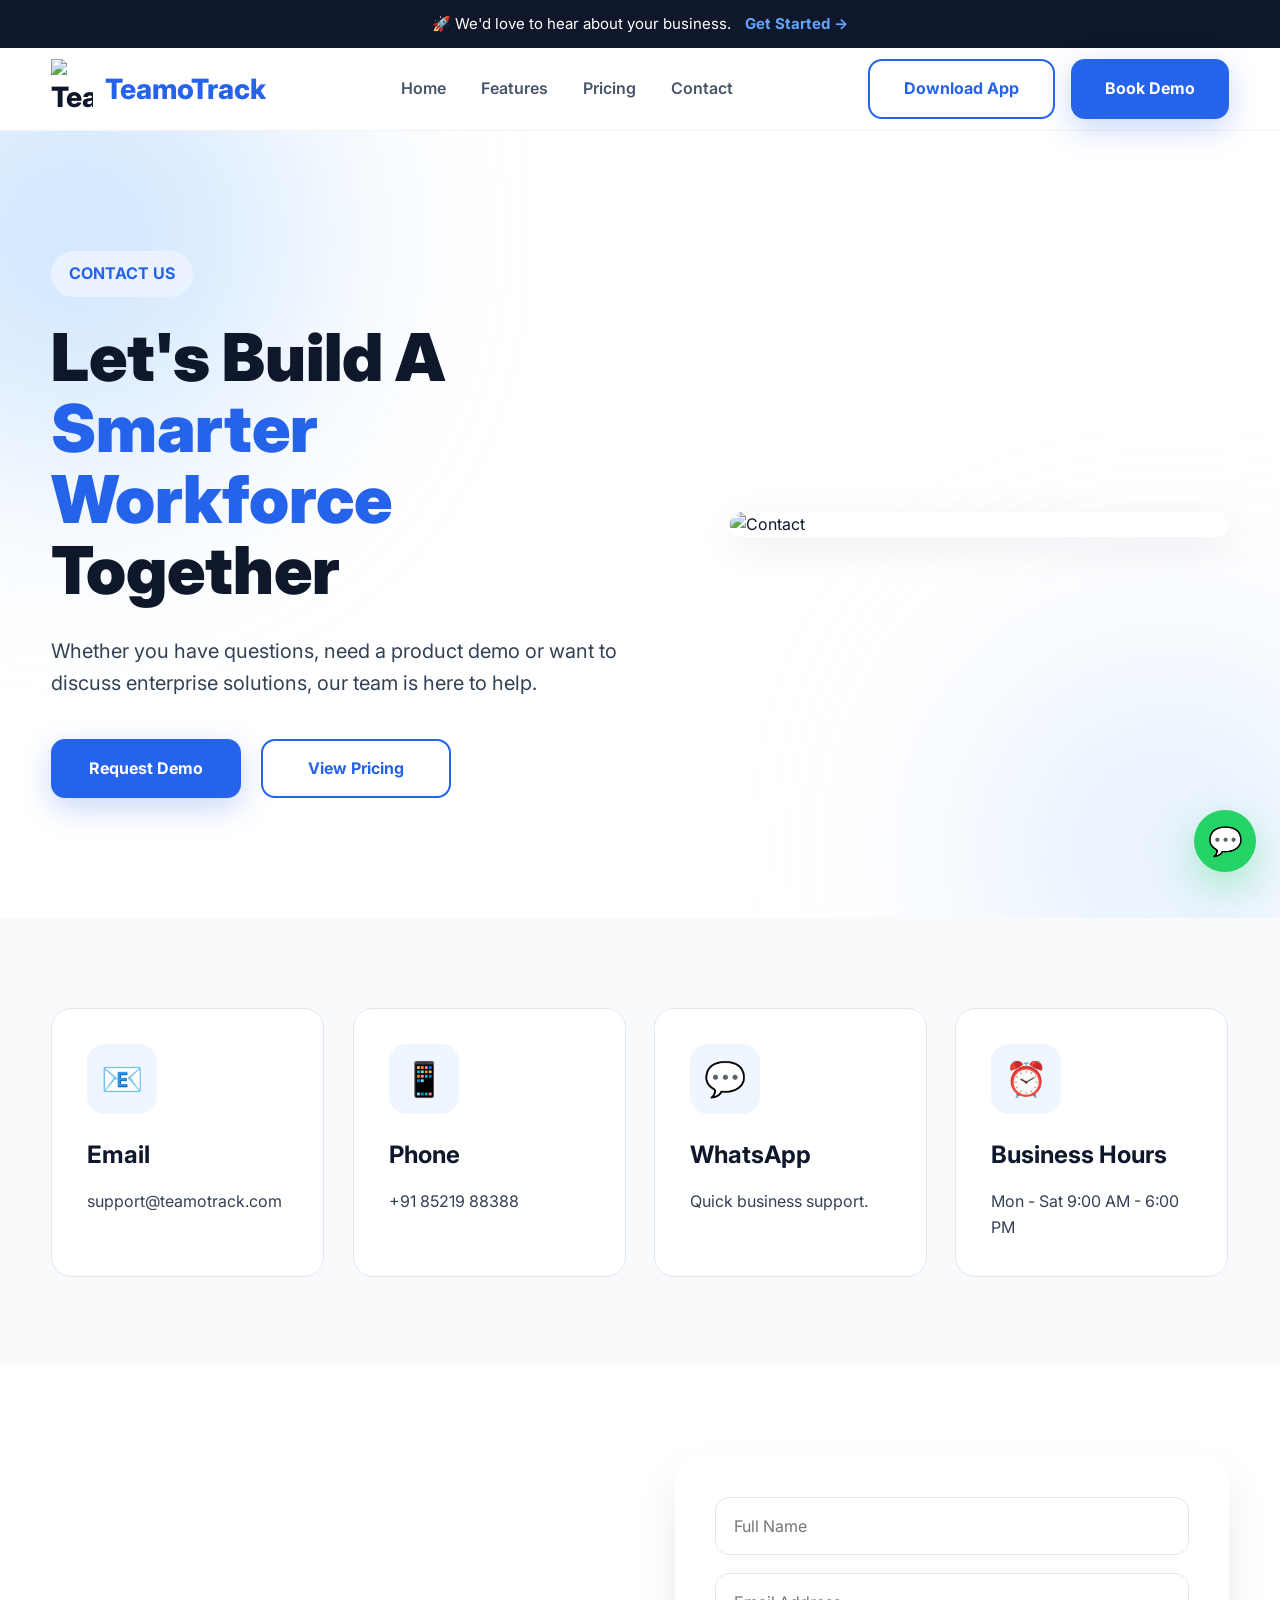
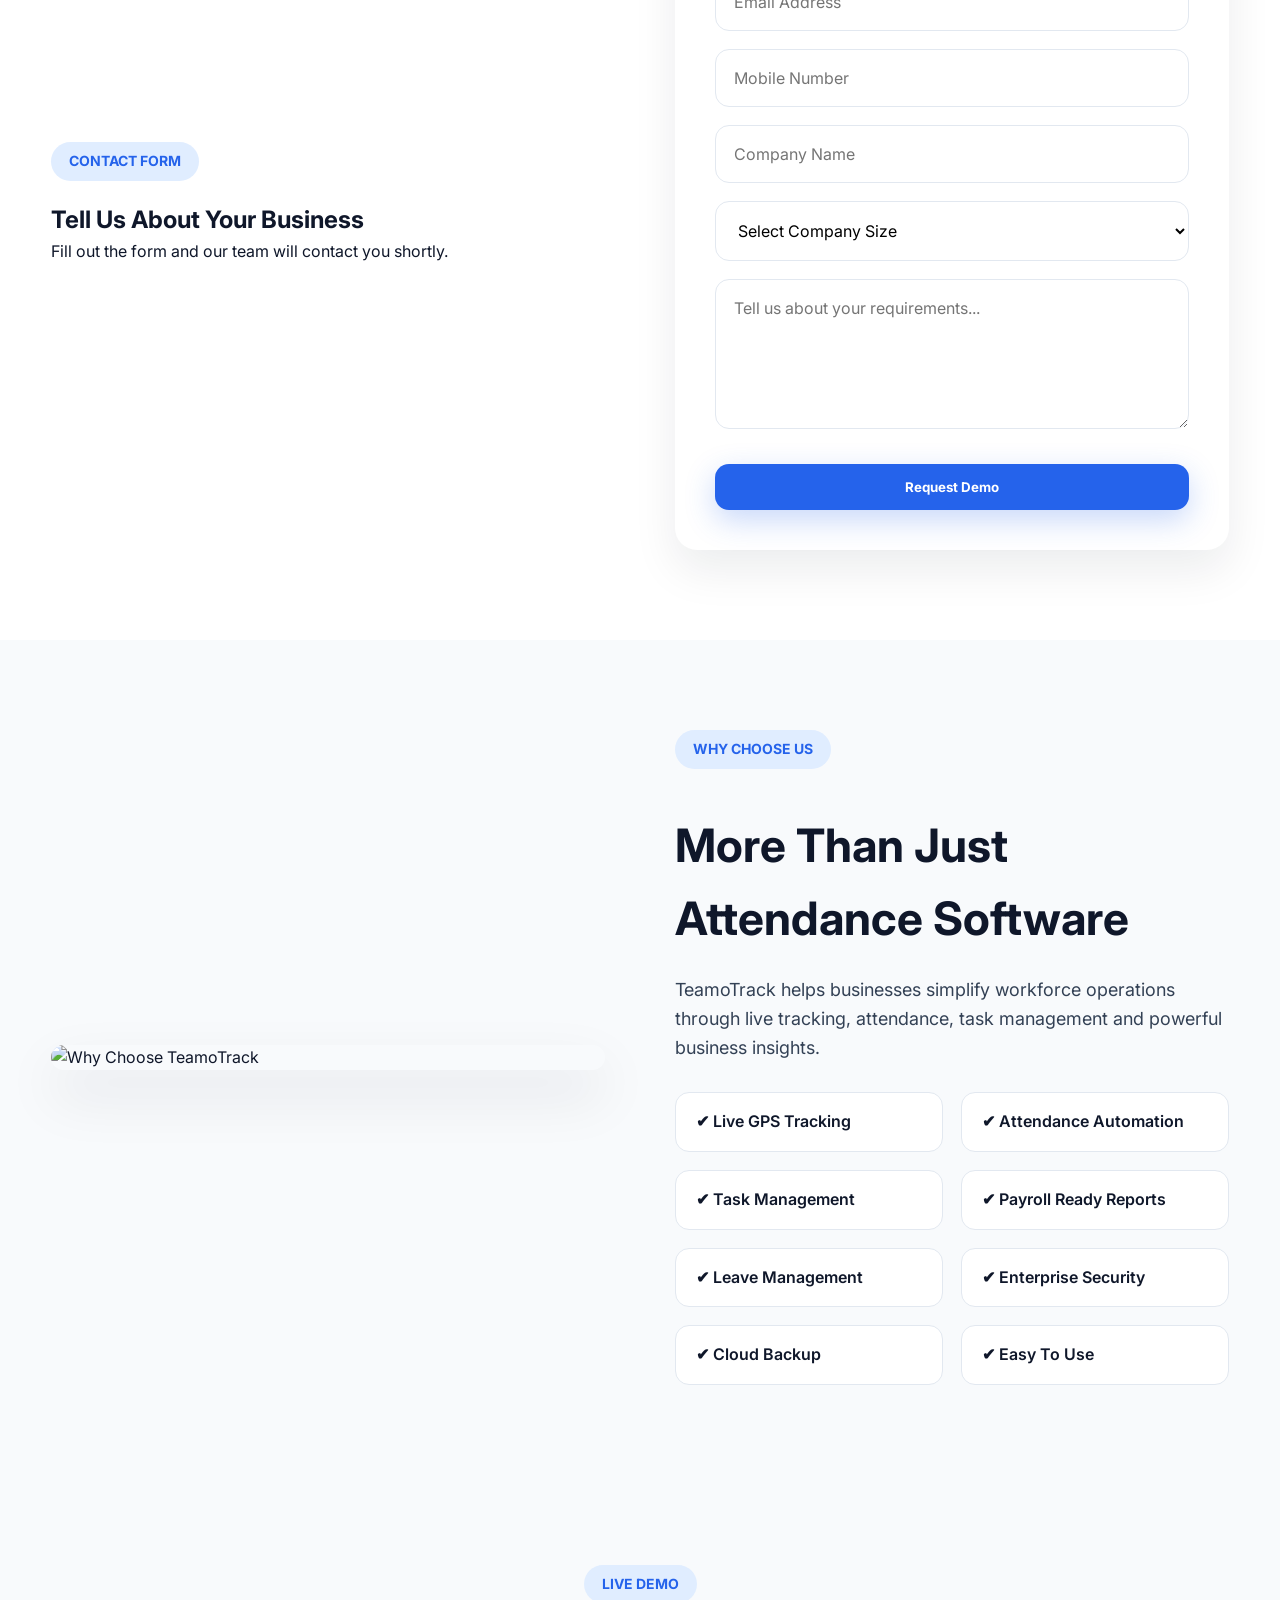
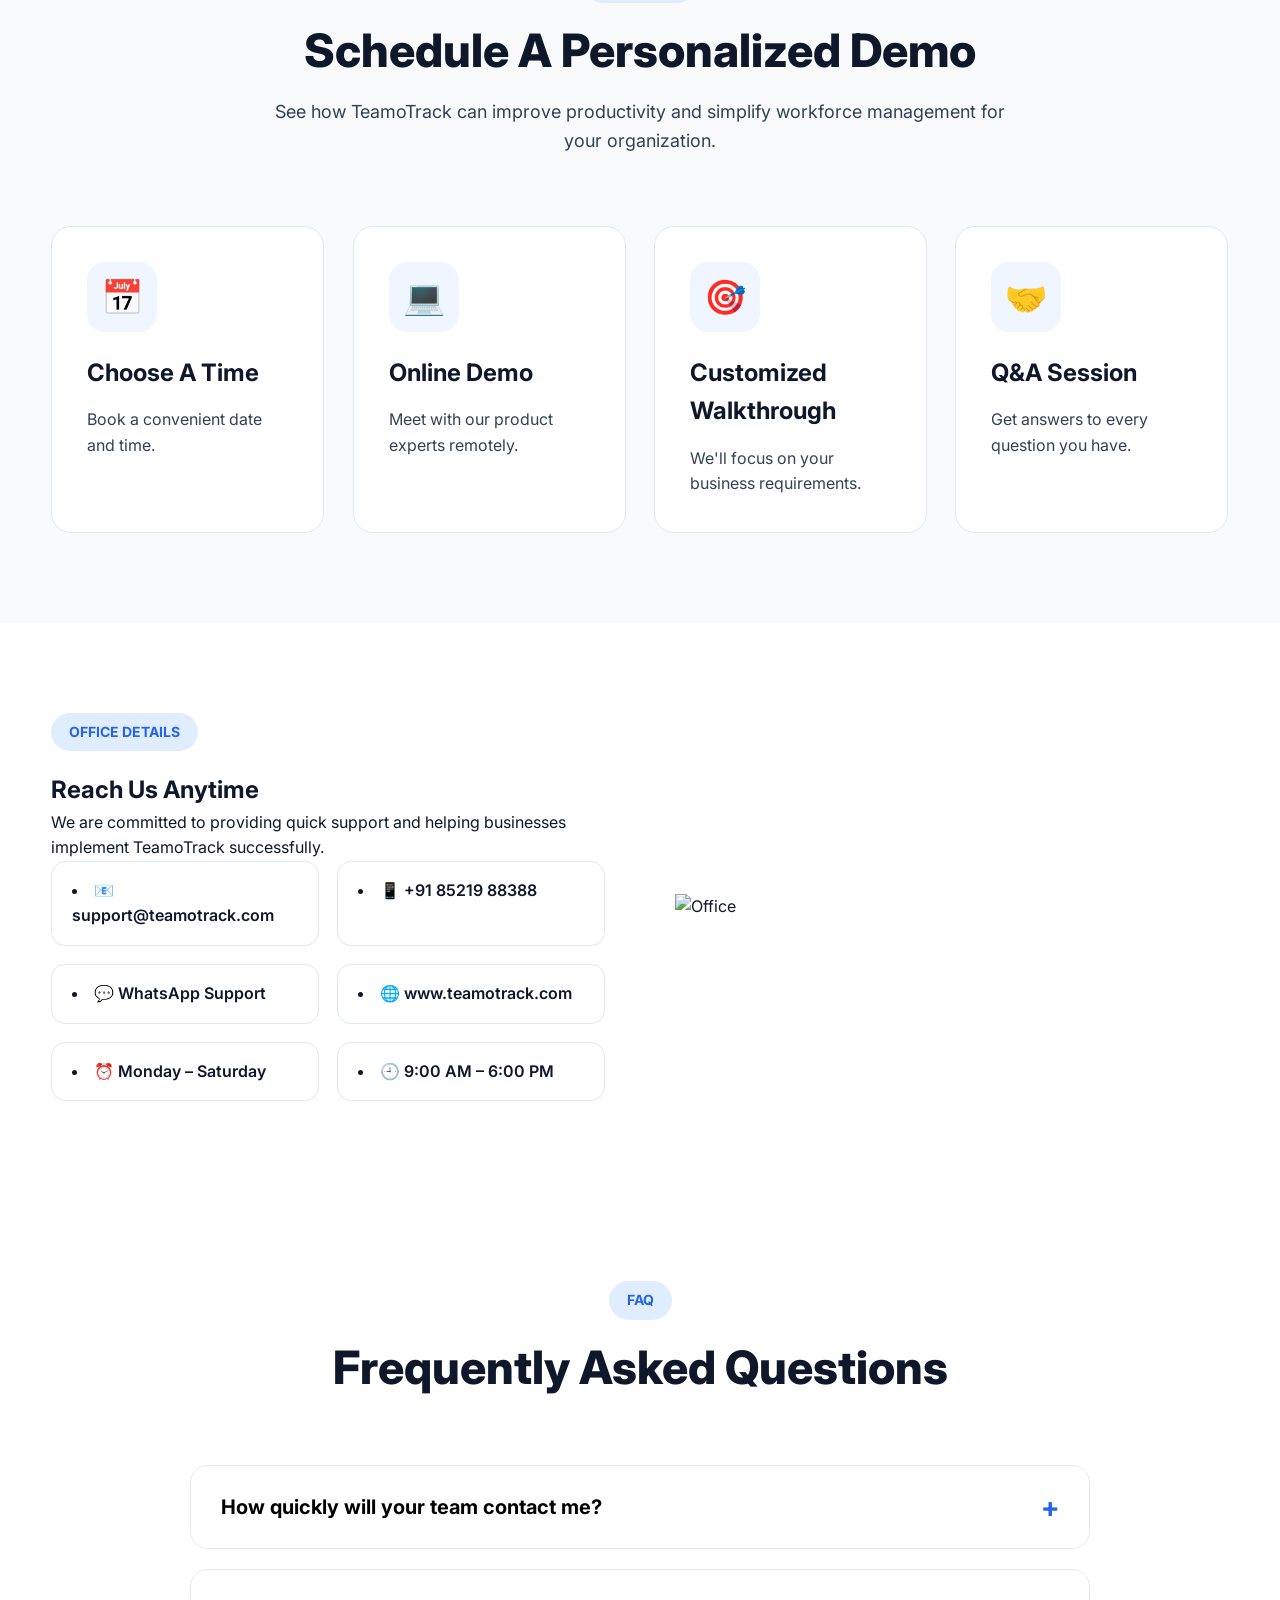
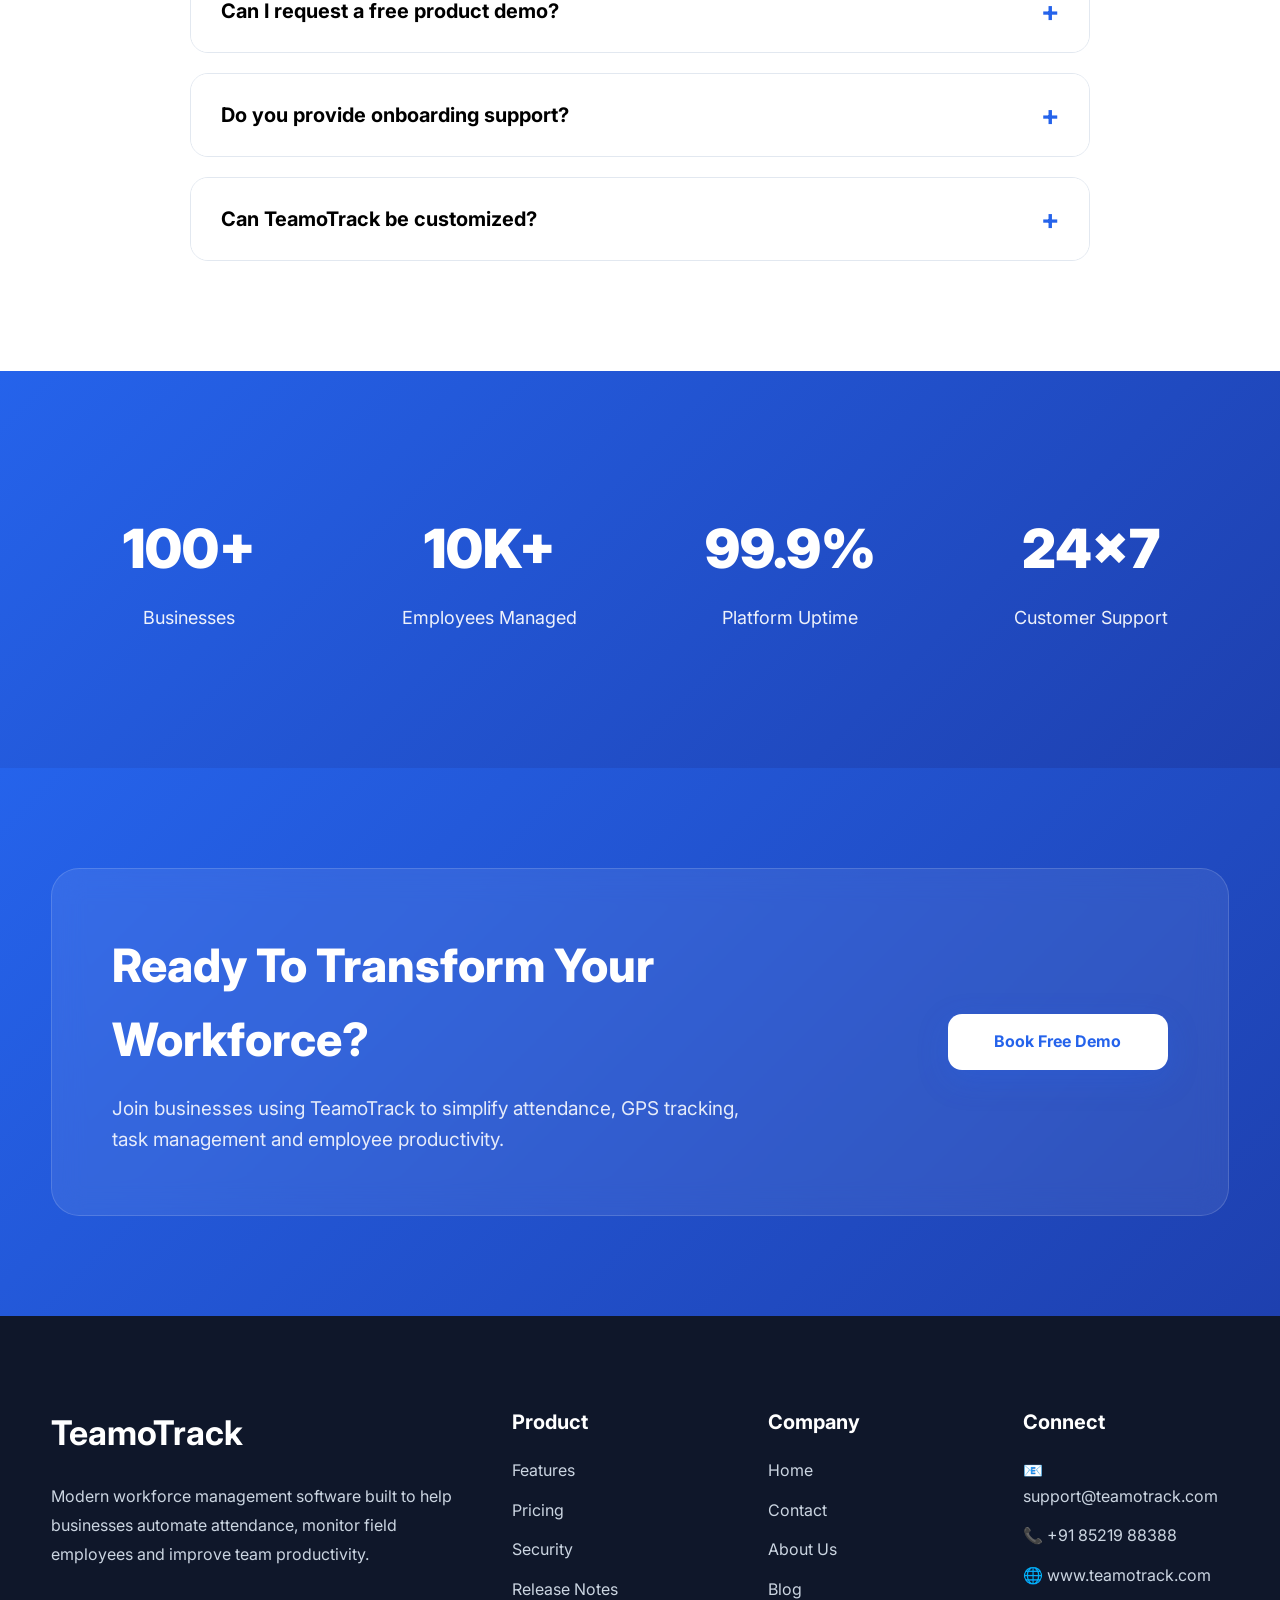
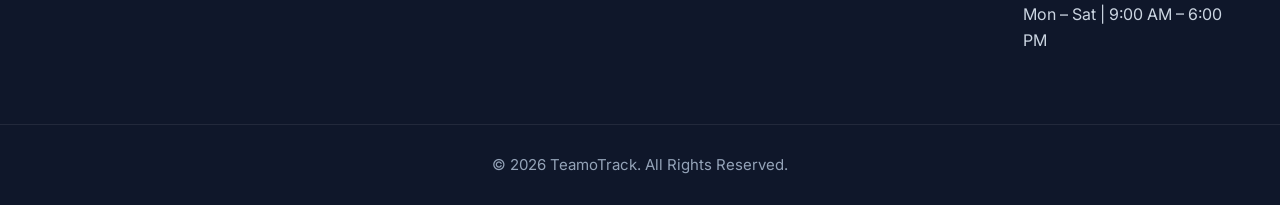
==== contact.html @ 9771a4be "Website coded" ====
<!DOCTYPE html>
<html lang="en">

<head>

    <!-- ===================================
        SEO
    ==================================== -->

    <meta charset="UTF-8">

    <meta http-equiv="X-UA-Compatible"
          content="IE=edge">

    <meta name="viewport"
          content="width=device-width, initial-scale=1.0">

    <title>

        Contact Us | TeamoTrack Workforce Management Software

    </title>

    <meta name="description"
          content="Contact the TeamoTrack team to schedule a demo, ask questions or learn how our workforce management software can help your business.">

    <meta name="keywords"
          content="contact teamotrack, workforce management demo, employee tracking software contact">

    <meta name="robots"
          content="index,follow">

    <meta name="theme-color"
          content="#2563EB">

    <link rel="canonical"
          href="https://teamotrack.com/contact.html">

    <link rel="icon"
          href="assets/images/logo.png">

    <link rel="preconnect"
          href="https://fonts.googleapis.com">

    <link rel="preconnect"
          href="https://fonts.gstatic.com"
          crossorigin>

    <link href="https://fonts.googleapis.com/css2?family=Inter:wght@300;400;500;600;700;800;900&display=swap"
          rel="stylesheet">

    <link rel="stylesheet"
          href="assets/css/style.css">

</head>

<body>



<!-- ===================================
Announcement
=================================== -->

<div class="announcement">

<div class="container">

🚀 We'd love to hear about your business.

<a href="#contactForm">

Get Started →

</a>

</div>

</div>



<!-- ===================================
Navbar
=================================== -->

<header class="header">

<div class="container navbar">

<a href="index.html"

class="logo">

<img src="assets/images/logo.png"

alt="TeamoTrack">

<span>

TeamoTrack

</span>

</a>

<nav class="nav">

<a href="index.html">

Home

</a>

<a href="features.html">

Features

</a>

<a href="pricing.html">

Pricing

</a>

<a href="contact.html">

Contact

</a>

</nav>

<div class="nav-buttons">

<a href="#"

class="btn-outline">

Download App

</a>

<a href="#contactForm"

class="btn-primary">

Book Demo

</a>

</div>

<button

id="menuBtn"

class="mobile-menu">

☰

</button>

</div>

</header>



<!-- ===================================
Hero
=================================== -->

<section class="hero fade-up">

<div class="hero-blur hero-blur-one"></div>

<div class="hero-blur hero-blur-two"></div>

<div class="container hero-grid">

<div class="hero-left">

<span class="badge">

CONTACT US

</span>

<h1>

Let's Build A

<span>

Smarter Workforce

</span>

Together

</h1>

<p>

Whether you have questions,
need a product demo or want
to discuss enterprise solutions,
our team is here to help.

</p>

<div class="hero-buttons">

<a href="#contactForm"

class="btn-primary big-btn">

Request Demo

</a>

<a href="pricing.html"

class="btn-outline big-btn">

View Pricing

</a>

</div>

</div>

<div class="hero-right">

<div class="dashboard-card">

<img src="assets/images/dashboard.png"

alt="Contact">

</div>

</div>

</div>

</section>



<!-- ===================================
CONTACT CARDS
=================================== -->

<section class="features fade-up">

<div class="container">

<div class="feature-grid">

<div class="feature-card">

<div class="card-icon">

📧

</div>

<h3>

Email

</h3>

<p>

support@teamotrack.com

</p>

</div>

<div class="feature-card">

<div class="card-icon">

📱

</div>

<h3>

Phone

</h3>

<p>

+91 85219 88388

</p>

</div>

<div class="feature-card">

<div class="card-icon">

💬

</div>

<h3>

WhatsApp

</h3>

<p>

Quick business support.

</p>

</div>

<div class="feature-card">

<div class="card-icon">

⏰

</div>

<h3>

Business Hours

</h3>

<p>

Mon - Sat

9:00 AM - 6:00 PM

</p>

</div>

</div>

</div>

</section>



<!-- ===================================
CONTACT FORM
=================================== -->

<section id="contactForm"

class="showcase fade-up">

<div class="container">

<div class="showcase-grid">

<div>

<span class="section-badge">

CONTACT FORM

</span>

<h2>

Tell Us About Your Business

</h2>

<p>

Fill out the form and
our team will contact you shortly.

</p>

</div>

<div>

<form class="contact-form">

<div class="form-group">

<input

type="text"

placeholder="Full Name"

required>

</div>

<div class="form-group">

<input

type="email"

placeholder="Email Address"

required>

</div>

<div class="form-group">

<input

type="tel"

placeholder="Mobile Number"

required>

</div>

<div class="form-group">

<input

type="text"

placeholder="Company Name">

</div>

<div class="form-group">

<select>

<option>

Select Company Size

</option>

<option>

1-10 Employees

</option>

<option>

11-50 Employees

</option>

<option>

51-200 Employees

</option>

<option>

200+ Employees

</option>

</select>

</div>

<div class="form-group">

<textarea

rows="5"

placeholder="Tell us about your requirements..."></textarea>

</div>

<button

type="submit"

class="btn-primary"

style="width:100%;">

Request Demo

</button>

</form>

</div>

</div>

</div>

</section>
<!-- =====================================================
WHY CHOOSE TEAMOTRACK
====================================================== -->

<section class="why-us fade-up">

    <div class="container why-grid">

        <div>

            <img src="assets/images/dashboard.png"
                 alt="Why Choose TeamoTrack">

        </div>

        <div>

            <span class="section-badge">

                WHY CHOOSE US

            </span>

            <h2>

                More Than Just Attendance Software

            </h2>

            <p>

                TeamoTrack helps businesses simplify workforce
                operations through live tracking, attendance,
                task management and powerful business insights.

            </p>

            <ul class="check-list">

                <li>✔ Live GPS Tracking</li>

                <li>✔ Attendance Automation</li>

                <li>✔ Task Management</li>

                <li>✔ Payroll Ready Reports</li>

                <li>✔ Leave Management</li>

                <li>✔ Enterprise Security</li>

                <li>✔ Cloud Backup</li>

                <li>✔ Easy To Use</li>

            </ul>

        </div>

    </div>

</section>



<!-- =====================================================
BOOK A LIVE DEMO
====================================================== -->

<section class="features fade-up">

    <div class="container">

        <div class="section-heading">

            <span class="section-badge">

                LIVE DEMO

            </span>

            <h2>

                Schedule A Personalized Demo

            </h2>

            <p>

                See how TeamoTrack can improve productivity
                and simplify workforce management for your organization.

            </p>

        </div>

        <div class="feature-grid">

            <div class="feature-card">

                <div class="card-icon">

                    📅

                </div>

                <h3>

                    Choose A Time

                </h3>

                <p>

                    Book a convenient date and time.

                </p>

            </div>

            <div class="feature-card">

                <div class="card-icon">

                    💻

                </div>

                <h3>

                    Online Demo

                </h3>

                <p>

                    Meet with our product experts remotely.

                </p>

            </div>

            <div class="feature-card">

                <div class="card-icon">

                    🎯

                </div>

                <h3>

                    Customized Walkthrough

                </h3>

                <p>

                    We'll focus on your business requirements.

                </p>

            </div>

            <div class="feature-card">

                <div class="card-icon">

                    🤝

                </div>

                <h3>

                    Q&A Session

                </h3>

                <p>

                    Get answers to every question you have.

                </p>

            </div>

        </div>

    </div>

</section>



<!-- =====================================================
OFFICE INFORMATION
====================================================== -->

<section class="showcase fade-up">

    <div class="container">

        <div class="showcase-grid">

            <div>

                <span class="section-badge">

                    OFFICE DETAILS

                </span>

                <h2>

                    Reach Us Anytime

                </h2>

                <p>

                    We are committed to providing quick support
                    and helping businesses implement TeamoTrack
                    successfully.

                </p>

                <div class="check-list">

                    <li>📧 support@teamotrack.com</li>

                    <li>📱 +91 85219 88388</li>

                    <li>💬 WhatsApp Support</li>

                    <li>🌐 www.teamotrack.com</li>

                    <li>⏰ Monday – Saturday</li>

                    <li>🕘 9:00 AM – 6:00 PM</li>

                </div>

            </div>

            <div>

                <img src="assets/images/hero.png"
                     alt="Office">

            </div>

        </div>

    </div>

</section>



<!-- =====================================================
FAQ
====================================================== -->

<section class="faq fade-up">

    <div class="container">

        <div class="section-heading">

            <span class="section-badge">

                FAQ

            </span>

            <h2>

                Frequently Asked Questions

            </h2>

        </div>

        <div class="faq-list">

            <div class="faq-item">

                <button class="faq-question">

                    How quickly will your team contact me?

                </button>

                <div class="faq-answer">

                    <p>

                        We usually respond within one business day.
                        For urgent enquiries, WhatsApp is the fastest option.

                    </p>

                </div>

            </div>

            <div class="faq-item">

                <button class="faq-question">

                    Can I request a free product demo?

                </button>

                <div class="faq-answer">

                    <p>

                        Yes. Simply complete the contact form and
                        we'll schedule a personalized product demo.

                    </p>

                </div>

            </div>

            <div class="faq-item">

                <button class="faq-question">

                    Do you provide onboarding support?

                </button>

                <div class="faq-answer">

                    <p>

                        Yes. We assist with setup, onboarding,
                        training and deployment.

                    </p>

                </div>

            </div>

            <div class="faq-item">

                <button class="faq-question">

                    Can TeamoTrack be customized?

                </button>

                <div class="faq-answer">

                    <p>

                        Yes. Enterprise customers can request
                        custom workflows and additional features.

                    </p>

                </div>

            </div>

        </div>

    </div>

</section>



<!-- =====================================================
TRUST BADGES
====================================================== -->

<section class="stats fade-up">

    <div class="container">

        <div class="stat-box">

            <h2>

                100+

            </h2>

            <p>

                Businesses

            </p>

        </div>

        <div class="stat-box">

            <h2>

                10K+

            </h2>

            <p>

                Employees Managed

            </p>

        </div>

        <div class="stat-box">

            <h2>

                99.9%

            </h2>

            <p>

                Platform Uptime

            </p>

        </div>

        <div class="stat-box">

            <h2>

                24×7

            </h2>

            <p>

                Customer Support

            </p>

        </div>

    </div>

</section>
<!-- =====================================================
CALL TO ACTION
====================================================== -->

<section class="cta fade-up">

    <div class="container cta-box">

        <div>

            <h2>

                Ready To Transform Your Workforce?

            </h2>

            <p>

                Join businesses using TeamoTrack to simplify attendance,
                GPS tracking, task management and employee productivity.

            </p>

        </div>

        <div>

            <a href="#contactForm"

               class="btn-primary">

                Book Free Demo

            </a>

        </div>

    </div>

</section>



<!-- =====================================================
FOOTER
====================================================== -->

<footer class="fade-up">

    <div class="container footer-grid">

        <div>

            <h3>

                TeamoTrack

            </h3>

            <p>

                Modern workforce management software built to help businesses
                automate attendance, monitor field employees and improve team
                productivity.

            </p>

        </div>



        <div>

            <h4>

                Product

            </h4>

            <ul>

                <li><a href="features.html">Features</a></li>

                <li><a href="pricing.html">Pricing</a></li>

                <li><a href="#">Security</a></li>

                <li><a href="#">Release Notes</a></li>

            </ul>

        </div>



        <div>

            <h4>

                Company

            </h4>

            <ul>

                <li><a href="index.html">Home</a></li>

                <li><a href="contact.html">Contact</a></li>

                <li><a href="#">About Us</a></li>

                <li><a href="#">Blog</a></li>

            </ul>

        </div>



        <div>

            <h4>

                Connect

            </h4>

            <ul>

                <li>

                    📧 support@teamotrack.com

                </li>

                <li>

                    📞 +91 85219 88388

                </li>

                <li>

                    🌐 www.teamotrack.com

                </li>

                <li>

                    Mon – Sat | 9:00 AM – 6:00 PM

                </li>

            </ul>

        </div>

    </div>



    <div class="copyright">

        © 2026 TeamoTrack. All Rights Reserved.

    </div>

</footer>



<!-- =====================================================
FLOATING WHATSAPP
====================================================== -->

<a href="https://wa.me/918521988388"

class="whatsapp"

target="_blank"

aria-label="Chat on WhatsApp">

💬

</a>



<!-- =====================================================
SCROLL TO TOP
====================================================== -->

<button

id="topBtn"

class="top-btn"

aria-label="Back to top">

↑

</button>



<!-- =====================================================
JAVASCRIPT
====================================================== -->

<script src="assets/js/main.js"></script>

</body>

</html>
---- assets/css/style.css ----
/* =========================================================
   TEAMOTRACK WEBSITE
   Premium SaaS UI
   Part 1
=========================================================*/

/*==========================
RESET
==========================*/

*,
*::before,
*::after {
    margin: 0;
    padding: 0;
    box-sizing: border-box;
}

html {
    scroll-behavior: smooth;
}

body {

    font-family: 'Inter', sans-serif;

    background: #ffffff;

    color: #0f172a;

    overflow-x: hidden;

    line-height: 1.6;

    -webkit-font-smoothing: antialiased;

}

img {

    max-width: 100%;

    display: block;

}

a {

    text-decoration: none;

    color: inherit;

}

button {

    border: none;

    cursor: pointer;

    font-family: inherit;

}

ul {

    list-style: none;

}



/*==========================
VARIABLES
==========================*/

:root {

    --primary: #2563EB;

    --primary-dark: #1d4ed8;

    --secondary: #0f172a;

    --accent: #10b981;

    --text: #334155;

    --white: #ffffff;

    --light: #f8fafc;

    --border: #e2e8f0;

    --shadow: 0 10px 40px rgba(15, 23, 42, .08);

    --radius: 18px;

    --transition: .35s ease;

}



/*==========================
GLOBAL
==========================*/

.container {

    width: min(1180px, 92%);

    margin: auto;

}

section {

    padding: 90px 0;

}

.section-heading {

    text-align: center;

    max-width: 760px;

    margin: auto;

    margin-bottom: 70px;

}

.section-badge {

    display: inline-block;

    background: #e0edff;

    color: var(--primary);

    padding: 8px 18px;

    border-radius: 100px;

    font-weight: 700;

    font-size: 14px;

    margin-bottom: 20px;

}

.section-heading h2 {

    font-size: 46px;

    line-height: 1.2;

    margin-bottom: 20px;

    font-weight: 800;

}

.section-heading p {

    color: var(--text);

    font-size: 18px;

}



/*==========================
ANNOUNCEMENT
==========================*/

.announcement {

    background: #0f172a;

    color: #fff;

    padding: 12px 0;

    text-align: center;

    font-size: 15px;

}

.announcement a {

    color: #60a5fa;

    font-weight: 700;

    margin-left: 10px;

}



/*==========================
NAVBAR
==========================*/

.header {

    position: sticky;

    top: 0;

    z-index: 1000;

    backdrop-filter: blur(18px);

    background: rgba(255, 255, 255, .80);

    border-bottom: 1px solid rgba(0, 0, 0, .05);

}

.navbar {

    display: flex;

    align-items: center;

    justify-content: space-between;

    min-height: 82px;

}

.logo {

    display: flex;

    align-items: center;

    gap: 12px;

    font-size: 28px;

    font-weight: 800;

    color: var(--secondary);

}

.logo img {

    width: 42px;

}

.logo span {

    color: var(--primary);

}

.nav {

    display: flex;

    gap: 35px;

}

.nav a {

    color: #475569;

    font-weight: 600;

    transition: var(--transition);

}

.nav a:hover {

    color: var(--primary);

}

.nav-buttons {

    display: flex;

    gap: 16px;

}

.mobile-menu {

    display: none;

    background: none;

    font-size: 30px;

}



/*==========================
BUTTONS
==========================*/

.btn-primary {

    display: inline-flex;

    align-items: center;

    justify-content: center;

    padding: 15px 34px;

    border-radius: 14px;

    background: var(--primary);

    color: #fff;

    font-weight: 700;

    transition: var(--transition);

    box-shadow: 0 10px 30px rgba(37, 99, 235, .25);

}

.btn-primary:hover {

    transform: translateY(-3px);

    background: var(--primary-dark);

}

.btn-outline {

    display: inline-flex;

    align-items: center;

    justify-content: center;

    padding: 15px 34px;

    border-radius: 14px;

    border: 2px solid var(--primary);

    color: var(--primary);

    font-weight: 700;

    transition: var(--transition);

}

.btn-outline:hover {

    background: var(--primary);

    color: #fff;

}

.big-btn {

    min-width: 190px;

}



/*==========================
HERO
==========================*/

.hero {

    position: relative;

    overflow: hidden;

    padding-top: 120px;

    padding-bottom: 120px;

}

.hero-grid {

    display: grid;

    grid-template-columns: 1.1fr .9fr;

    align-items: center;

    gap: 70px;

}

.hero-left {

    position: relative;

    z-index: 2;

}

.badge {

    display: inline-block;

    padding: 10px 18px;

    border-radius: 100px;

    background: #eaf2ff;

    color: var(--primary);

    font-weight: 700;

    margin-bottom: 25px;

}

.hero h1 {

    font-size: 66px;

    font-weight: 900;

    line-height: 1.08;

    margin-bottom: 28px;

}

.hero h1 span {

    color: var(--primary);

}

.hero p {

    color: var(--text);

    font-size: 20px;

    max-width: 620px;

}

.hero-buttons {

    display: flex;

    gap: 20px;

    margin-top: 40px;

}



/*==========================
HERO STATS
==========================*/

.hero-stats {

    display: flex;

    gap: 50px;

    margin-top: 60px;

}

.hero-stats h3 {

    font-size: 42px;

    color: var(--primary);

    font-weight: 800;

}

.hero-stats p {

    font-size: 15px;

    color: #64748b;

}



/*==========================
DASHBOARD
==========================*/

.hero-right {

    position: relative;

}

.dashboard-card {

    background: #fff;

    border-radius: 25px;

    box-shadow: var(--shadow);

    overflow: hidden;

}

.dashboard-card img {

    width: 100%;

}



/*==========================
FLOATING CARDS
==========================*/

.floating-card {

    position: absolute;

    background: #fff;

    border-radius: 15px;

    padding: 16px 22px;

    box-shadow: var(--shadow);

    font-weight: 700;

    animation: float 5s ease-in-out infinite;

}

.card-one {

    top: 8%;

    left: -40px;

}

.card-two {

    bottom: 15%;

    left: -30px;

}

.card-three {

    right: -30px;

    top: 20%;

}



/*==========================
BLUR
==========================*/

.hero-blur {

    position: absolute;

    border-radius: 50%;

    filter: blur(120px);

    opacity: .45;

}

.hero-blur-one {

    width: 450px;

    height: 450px;

    background: #93c5fd;

    top: -120px;

    left: -150px;

}

.hero-blur-two {

    width: 380px;

    height: 380px;

    background: #bfdbfe;

    bottom: -120px;

    right: -80px;

}



/*==========================
TRUSTED
==========================*/

.trusted {

    background: #f8fafc;

    border-top: 1px solid var(--border);

    border-bottom: 1px solid var(--border);

}

.trusted p {

    text-align: center;

    font-weight: 700;

    color: #64748b;

    margin-bottom: 40px;

}

.logo-slider {

    display: grid;

    grid-template-columns: repeat(6, 1fr);

    gap: 25px;

}

.logo-slider div {

    background: #fff;

    border-radius: 14px;

    padding: 25px;

    text-align: center;

    font-weight: 700;

    box-shadow: 0 6px 18px rgba(0, 0, 0, .04);

    transition: .3s;

}

.logo-slider div:hover {

    transform: translateY(-6px);

}



/*==========================
ANIMATION
==========================*/

@keyframes float {

    0% {

        transform: translateY(0);

    }

    50% {

        transform: translateY(-15px);

    }

    100% {

        transform: translateY(0);

    }

}



/*==========================
RESPONSIVE
==========================*/

@media(max-width:992px) {

    .hero-grid {

        grid-template-columns: 1fr;

        text-align: center;

    }

    .hero-buttons {

        justify-content: center;

    }

    .hero-stats {

        justify-content: center;

    }

    .nav {

        display: none;

    }

    .nav-buttons {

        display: none;

    }

    .mobile-menu {

        display: block;

    }

    .logo-slider {

        grid-template-columns: repeat(2, 1fr);

    }

    .hero h1 {

        font-size: 48px;

    }

    .section-heading h2 {

        font-size: 36px;

    }

}

@media(max-width:600px) {

    .hero {

        padding-top: 80px;

    }

    .hero h1 {

        font-size: 38px;

    }

    .hero p {

        font-size: 17px;

    }

    .hero-buttons {

        flex-direction: column;

    }

    .hero-stats {

        flex-direction: column;

        gap: 20px;

    }

    .section-heading h2 {

        font-size: 30px;

    }

    .logo-slider {

        grid-template-columns: 1fr;

    }

}

/*=========================================================
SHOWCASE
=========================================================*/

.showcase {
    background: var(--white);
}

.showcase-grid {
    display: grid;
    grid-template-columns: 1fr 1fr;
    gap: 70px;
    align-items: center;
}

.showcase-content {
    display: flex;
    flex-direction: column;
    gap: 28px;
}

.feature-item {
    display: flex;
    align-items: flex-start;
    gap: 20px;
    padding: 28px;
    background: #fff;
    border: 1px solid var(--border);
    border-radius: 18px;
    box-shadow: 0 10px 35px rgba(15, 23, 42, .05);
    transition: var(--transition);
}

.feature-item:hover {
    transform: translateY(-8px);
    box-shadow: 0 25px 45px rgba(15, 23, 42, .12);
}

.feature-icon {
    width: 62px;
    height: 62px;
    border-radius: 16px;
    background: #eff6ff;
    color: var(--primary);
    display: flex;
    align-items: center;
    justify-content: center;
    font-size: 30px;
    flex-shrink: 0;
}

.feature-item h3 {
    font-size: 24px;
    margin-bottom: 10px;
}

.feature-item p {
    color: var(--text);
}

.showcase-image {
    position: relative;
}

.showcase-image img {
    width: 100%;
    border-radius: 22px;
    box-shadow: 0 30px 70px rgba(15, 23, 42, .10);
}



/*=========================================================
FEATURES
=========================================================*/

.features {
    background: #f8fafc;
}

.feature-grid {
    display: grid;
    grid-template-columns: repeat(auto-fit, minmax(250px, 1fr));
    gap: 28px;
}

.feature-card {

    background: #fff;

    border-radius: 20px;

    padding: 35px;

    border: 1px solid var(--border);

    transition: all .35s ease;

    position: relative;

    overflow: hidden;

}

.feature-card::before {

    content: "";

    position: absolute;

    top: 0;

    left: 0;

    width: 100%;

    height: 4px;

    background: var(--primary);

    transform: scaleX(0);

    transition: .4s;

}

.feature-card:hover {

    transform: translateY(-12px);

    box-shadow: 0 25px 45px rgba(15, 23, 42, .10);

}

.feature-card:hover::before {

    transform: scaleX(1);

}

.card-icon {

    width: 70px;

    height: 70px;

    border-radius: 18px;

    background: #eff6ff;

    display: flex;

    align-items: center;

    justify-content: center;

    font-size: 34px;

    margin-bottom: 22px;

}

.feature-card h3 {

    font-size: 24px;

    margin-bottom: 15px;

}

.feature-card p {

    color: var(--text);

}



/*=========================================================
HOW IT WORKS
=========================================================*/

.how-it-works {
    background: #fff;
}

.steps {

    display: grid;

    grid-template-columns: repeat(4, 1fr);

    gap: 30px;

}

.step {

    background: #fff;

    border: 1px solid var(--border);

    border-radius: 22px;

    padding: 40px 30px;

    text-align: center;

    transition: .35s;

    position: relative;

}

.step:hover {

    transform: translateY(-10px);

    box-shadow: 0 25px 45px rgba(15, 23, 42, .10);

}

.step-number {

    width: 72px;

    height: 72px;

    margin: auto;

    margin-bottom: 22px;

    border-radius: 50%;

    background: linear-gradient(135deg, #2563EB, #3B82F6);

    color: #fff;

    display: flex;

    align-items: center;

    justify-content: center;

    font-size: 30px;

    font-weight: 800;

}

.step h3 {

    margin-bottom: 15px;

    font-size: 24px;

}

.step p {

    color: var(--text);

}



/*=========================================================
WHY US
=========================================================*/

.why-us {

    background: #f8fafc;

}

.why-grid {

    display: grid;

    grid-template-columns: 1fr 1fr;

    gap: 70px;

    align-items: center;

}

.why-grid img {

    width: 100%;

    border-radius: 24px;

    box-shadow: 0 25px 55px rgba(15, 23, 42, .10);

}

.why-grid h2 {

    font-size: 46px;

    margin: 20px 0;

}

.why-grid p {

    color: var(--text);

    font-size: 18px;

    margin-bottom: 30px;

}

.check-list {

    display: grid;

    grid-template-columns: repeat(2, 1fr);

    gap: 18px;

}

.check-list li {

    background: #fff;

    padding: 16px 20px;

    border-radius: 14px;

    border: 1px solid var(--border);

    font-weight: 600;

    transition: .3s;

}

.check-list li:hover {

    background: #eff6ff;

    border-color: #bfdbfe;

}



/*=========================================================
STATISTICS
=========================================================*/

.stats {

    background: linear-gradient(135deg, #2563EB, #1E40AF);

    color: #fff;

}

.stats .container {

    display: grid;

    grid-template-columns: repeat(4, 1fr);

    gap: 25px;

}

.stat-box {

    text-align: center;

    padding: 45px 20px;

}

.stat-box h2 {

    font-size: 54px;

    font-weight: 900;

    margin-bottom: 12px;

}

.stat-box p {

    font-size: 18px;

    opacity: .92;

}



/*=========================================================
INDUSTRIES
=========================================================*/

.industries {

    background: #fff;

}

.industry-grid {

    display: grid;

    grid-template-columns: repeat(auto-fit, minmax(260px, 1fr));

    gap: 30px;

}

.industry-card {

    background: #fff;

    border: 1px solid var(--border);

    border-radius: 22px;

    padding: 40px 30px;

    transition: .35s;

    text-align: center;

    position: relative;

    overflow: hidden;

}

.industry-card::after {

    content: "";

    position: absolute;

    left: 0;

    bottom: 0;

    width: 100%;

    height: 4px;

    background: var(--primary);

    transform: scaleX(0);

    transition: .35s;

}

.industry-card:hover {

    transform: translateY(-12px);

    box-shadow: 0 25px 45px rgba(15, 23, 42, .12);

}

.industry-card:hover::after {

    transform: scaleX(1);

}

.industry-card span {

    font-size: 54px;

    display: block;

    margin-bottom: 20px;

}

.industry-card h3 {

    font-size: 26px;

    margin-bottom: 15px;

}

.industry-card p {

    color: var(--text);

}



/*=========================================================
RESPONSIVE (PART 2)
=========================================================*/

@media(max-width:1100px) {

    .showcase-grid,
    .why-grid {

        grid-template-columns: 1fr;

    }

    .steps {

        grid-template-columns: repeat(2, 1fr);

    }

    .stats .container {

        grid-template-columns: repeat(2, 1fr);

    }

}

@media(max-width:768px) {

    .steps {

        grid-template-columns: 1fr;

    }

    .check-list {

        grid-template-columns: 1fr;

    }

    .stats .container {

        grid-template-columns: 1fr;

    }

    .showcase-grid {

        gap: 40px;

    }

    .why-grid {

        gap: 40px;

    }

    .why-grid h2 {

        font-size: 36px;

    }

    .feature-item {

        flex-direction: column;

        text-align: center;

    }

    .feature-icon {

        margin: auto;

    }

}

@media(max-width:576px) {

    .feature-grid {

        grid-template-columns: 1fr;

    }

    .industry-grid {

        grid-template-columns: 1fr;

    }

    .feature-card,
    .industry-card {

        padding: 28px;

    }

    .stat-box h2 {

        font-size: 42px;

    }

}

/*=========================================================
TESTIMONIALS
=========================================================*/

.testimonials {
    background: var(--light);
}

.testimonial-grid {
    display: grid;
    grid-template-columns: repeat(3, 1fr);
    gap: 32px;
}

.testimonial-card {
    background: #fff;
    padding: 40px;
    border-radius: 22px;
    border: 1px solid var(--border);
    box-shadow: 0 10px 30px rgba(15, 23, 42, .05);
    transition: all .35s ease;
    position: relative;
    overflow: hidden;
}

.testimonial-card::before {
    content: "";
    position: absolute;
    top: 0;
    left: 0;
    width: 100%;
    height: 4px;
    background: var(--primary);
    transform: scaleX(0);
    transition: .35s;
}

.testimonial-card:hover {
    transform: translateY(-12px);
    box-shadow: 0 30px 60px rgba(15, 23, 42, .12);
}

.testimonial-card:hover::before {
    transform: scaleX(1);
}

.stars {
    color: #fbbf24;
    font-size: 22px;
    margin-bottom: 20px;
}

.testimonial-card p {
    color: var(--text);
    font-size: 17px;
    line-height: 1.8;
    margin-bottom: 30px;
}

.author {
    display: flex;
    flex-direction: column;
    gap: 6px;
}

.author strong {
    font-size: 18px;
    color: var(--secondary);
}

.author span {
    color: #64748b;
}



/*=========================================================
FAQ
=========================================================*/

.faq {
    background: #fff;
}

.faq-list {
    max-width: 900px;
    margin: auto;
}

.faq-item {
    border: 1px solid var(--border);
    border-radius: 18px;
    margin-bottom: 20px;
    overflow: hidden;
    transition: .3s;
}

.faq-item:hover {
    box-shadow: 0 12px 35px rgba(15, 23, 42, .08);
}

.faq-question {

    width: 100%;

    background: #fff;

    padding: 24px 30px;

    display: flex;

    justify-content: space-between;

    align-items: center;

    font-size: 20px;

    font-weight: 700;

    text-align: left;

    transition: .3s;

}

.faq-question:hover {
    background: #f8fafc;
}

.faq-question::after {
    content: "+";
    font-size: 28px;
    color: var(--primary);
}

.faq-item.active .faq-question::after {
    content: "−";
}

.faq-answer {
    max-height: 0;
    overflow: hidden;
    transition: max-height .35s ease;
}

.faq-answer p {
    padding: 0 30px 28px;
    color: var(--text);
    line-height: 1.8;
}



/*=========================================================
CTA
=========================================================*/

.cta {
    padding: 100px 0;
    background: linear-gradient(135deg, #2563EB, #1E40AF);
}

.cta-box {

    display: flex;

    justify-content: space-between;

    align-items: center;

    gap: 50px;

    background: rgba(255, 255, 255, .08);

    backdrop-filter: blur(15px);

    padding: 60px;

    border-radius: 28px;

    border: 1px solid rgba(255, 255, 255, .15);

}

.cta h2 {
    color: #fff;
    font-size: 46px;
    margin-bottom: 18px;
    font-weight: 800;
}

.cta p {
    color: rgba(255, 255, 255, .88);
    font-size: 19px;
    max-width: 650px;
}

.cta .btn-primary {
    background: #fff;
    color: var(--primary);
    min-width: 220px;
}

.cta .btn-primary:hover {
    background: #f1f5f9;
    transform: translateY(-4px);
}



/*=========================================================
FOOTER
=========================================================*/

footer {
    background: #0f172a;
    color: #fff;
    padding-top: 90px;
}

.footer-grid {
    display: grid;
    grid-template-columns: 2fr 1fr 1fr 1fr;
    gap: 50px;
}

footer h3 {
    font-size: 34px;
    margin-bottom: 22px;
}

footer h4 {
    font-size: 20px;
    margin-bottom: 20px;
}

footer p {
    color: #cbd5e1;
    line-height: 1.8;
}

footer ul {
    display: flex;
    flex-direction: column;
    gap: 14px;
}

footer li {
    color: #cbd5e1;
}

footer a {
    transition: .3s;
}

footer a:hover {
    color: #60a5fa;
}

.copyright {

    border-top: 1px solid rgba(255, 255, 255, .08);

    margin-top: 70px;

    text-align: center;

    padding: 28px;

    color: #94a3b8;

    font-size: 15px;

}



/*=========================================================
RESPONSIVE
=========================================================*/

@media(max-width:1100px) {

    .testimonial-grid {

        grid-template-columns: 1fr 1fr;

    }

    .footer-grid {

        grid-template-columns: repeat(2, 1fr);

    }

    .cta-box {

        flex-direction: column;

        text-align: center;

    }

}

@media(max-width:768px) {

    .testimonial-grid {

        grid-template-columns: 1fr;

    }

    .footer-grid {

        grid-template-columns: 1fr;

        text-align: center;

    }

    .cta {

        padding: 70px 0;

    }

    .cta-box {

        padding: 40px 30px;

    }

    .cta h2 {

        font-size: 34px;

    }

    .faq-question {

        font-size: 18px;

        padding: 20px;

    }

    .faq-answer p {

        padding: 0 20px 20px;

    }

}

@media(max-width:576px) {

    .cta h2 {

        font-size: 28px;

    }

    .cta p {

        font-size: 16px;

    }

    footer h3 {

        font-size: 28px;

    }

}

/*=========================================================
FLOATING WHATSAPP BUTTON
=========================================================*/

.whatsapp {
    position: fixed;
    right: 24px;
    bottom: 28px;
    width: 62px;
    height: 62px;
    border-radius: 50%;
    background: #25D366;
    color: #fff;
    display: flex;
    align-items: center;
    justify-content: center;
    font-size: 28px;
    text-decoration: none;
    box-shadow: 0 15px 40px rgba(37, 211, 102, .35);
    z-index: 999;
    transition: all .35s ease;
}

.whatsapp:hover {
    transform: translateY(-6px) scale(1.08);
    box-shadow: 0 25px 50px rgba(37, 211, 102, .45);
}



/*=========================================================
SCROLL TO TOP
=========================================================*/

.top-btn {

    position: fixed;

    right: 24px;

    bottom: 105px;

    width: 54px;

    height: 54px;

    border: none;

    border-radius: 50%;

    background: var(--primary);

    color: #fff;

    font-size: 24px;

    cursor: pointer;

    opacity: 0;

    visibility: hidden;

    transition: .35s;

    box-shadow: 0 15px 35px rgba(37, 99, 235, .30);

    z-index: 998;

}

.top-btn.show {

    opacity: 1;

    visibility: visible;

}

.top-btn:hover {

    background: var(--primary-dark);

    transform: translateY(-5px);

}



/*=========================================================
MOBILE MENU
=========================================================*/

.mobile-menu {

    display: none;

    width: 46px;

    height: 46px;

    border-radius: 12px;

    background: #eff6ff;

    color: var(--primary);

    align-items: center;

    justify-content: center;

    font-size: 28px;

}

.nav.active {

    display: flex;

    flex-direction: column;

    position: absolute;

    top: 82px;

    left: 5%;

    width: 90%;

    background: #fff;

    border-radius: 20px;

    padding: 24px;

    box-shadow: 0 20px 45px rgba(15, 23, 42, .12);

    gap: 20px;

}



/*=========================================================
SECTION ANIMATIONS
=========================================================*/

.fade-up {

    opacity: 0;

    transform: translateY(40px);

    transition: all .8s ease;

}

.fade-up.show {

    opacity: 1;

    transform: translateY(0);

}

.fade-left {

    opacity: 0;

    transform: translateX(-40px);

    transition: all .8s ease;

}

.fade-left.show {

    opacity: 1;

    transform: translateX(0);

}

.fade-right {

    opacity: 0;

    transform: translateX(40px);

    transition: all .8s ease;

}

.fade-right.show {

    opacity: 1;

    transform: translateX(0);

}



/*=========================================================
IMAGE EFFECTS
=========================================================*/

.dashboard-card img,
.showcase-image img,
.why-grid img {

    transition: transform .5s ease;

}

.dashboard-card:hover img,
.showcase-image:hover img,
.why-grid:hover img {

    transform: scale(1.03);

}



/*=========================================================
CARD HOVER IMPROVEMENTS
=========================================================*/

.feature-card,
.industry-card,
.step,
.feature-item,
.testimonial-card {

    will-change: transform;

}

.feature-card:hover,
.industry-card:hover,
.step:hover,
.feature-item:hover,
.testimonial-card:hover {

    cursor: pointer;

}



/*=========================================================
TEXT SELECTION
=========================================================*/

::selection {

    background: #2563EB;

    color: #fff;

}



/*=========================================================
CUSTOM SCROLLBAR
=========================================================*/

::-webkit-scrollbar {

    width: 10px;

}

::-webkit-scrollbar-track {

    background: #f1f5f9;

}

::-webkit-scrollbar-thumb {

    background: #94a3b8;

    border-radius: 20px;

}

::-webkit-scrollbar-thumb:hover {

    background: #64748b;

}



/*=========================================================
FOCUS STATES
=========================================================*/

button:focus,
a:focus {

    outline: 3px solid rgba(37, 99, 235, .25);

    outline-offset: 3px;

}



/*=========================================================
UTILITY CLASSES
=========================================================*/

.text-center {

    text-align: center;

}

.mt-1 {
    margin-top: 10px;
}

.mt-2 {
    margin-top: 20px;
}

.mt-3 {
    margin-top: 30px;
}

.mt-4 {
    margin-top: 40px;
}

.mt-5 {
    margin-top: 50px;
}

.mb-1 {
    margin-bottom: 10px;
}

.mb-2 {
    margin-bottom: 20px;
}

.mb-3 {
    margin-bottom: 30px;
}

.mb-4 {
    margin-bottom: 40px;
}

.mb-5 {
    margin-bottom: 50px;
}

.hidden {

    display: none;

}



/*=========================================================
LOADING ANIMATION
=========================================================*/

@keyframes pulse {

    0% {

        opacity: .5;

    }

    50% {

        opacity: 1;

    }

    100% {

        opacity: .5;

    }

}

.loading {

    animation: pulse 1.5s infinite;

}

/*=========================================================
Pricing Page
=========================================================*/

.pricing-card {

    text-align: center;

    position: relative;

    overflow: hidden;

}

.pricing-card:hover {

    transform: translateY(-12px);

}

.price {

    font-size: 58px;

    font-weight: 900;

    color: var(--primary);

    margin: 30px 0;

}

.price span {

    font-size: 18px;

    color: #64748b;

    font-weight: 500;

}

.pricing-toggle {

    display: flex;

    justify-content: center;

    align-items: center;

    gap: 18px;

    margin-top: 40px;

}

.pricing-toggle span {

    font-weight: 700;

}

.switch {

    position: relative;

    display: inline-block;

    width: 64px;

    height: 34px;

}

.switch input {

    display: none;

}

.slider {

    position: absolute;

    inset: 0;

    background: #cbd5e1;

    border-radius: 50px;

    cursor: pointer;

    transition: .35s;

}

.slider::before {

    content: "";

    position: absolute;

    width: 28px;

    height: 28px;

    left: 3px;

    top: 3px;

    background: #fff;

    border-radius: 50%;

    transition: .35s;

}

.switch input:checked+.slider {

    background: #2563EB;

}

.switch input:checked+.slider::before {

    transform: translateX(30px);

}

/*=========================================================
Contact Page Extras
=========================================================*/

.contact-form {

    background: #fff;

    padding: 40px;

    border-radius: 22px;

    box-shadow: 0 20px 45px rgba(15, 23, 42, .08);

}

.contact-form .btn-primary {

    margin-top: 10px;

}

.form-group {

    margin-bottom: 18px;

}

.form-group input,
.form-group textarea,
.form-group select {

    width: 100%;

    padding: 18px;

    border: 1px solid #e2e8f0;

    border-radius: 14px;

    font-size: 16px;

    font-family: inherit;

    transition: .3s;

    background: #fff;

}

.form-group input:focus,
.form-group textarea:focus,
.form-group select:focus {

    outline: none;

    border-color: #2563EB;

    box-shadow: 0 0 0 4px rgba(37, 99, 235, .08);

}

textarea {

    resize: vertical;

    min-height: 150px;

}

@media(max-width:768px) {

    .contact-form {

        padding: 28px;

    }

}

@media(max-width:768px) {

    .price {

        font-size: 46px;

    }

    .pricing-toggle {

        flex-direction: column;

        gap: 12px;

    }

}


/*=========================================================
RESPONSIVE
=========================================================*/

@media(max-width:992px) {

    .mobile-menu {

        display: flex;

    }

    .nav {

        display: none;

    }

    .hero-grid,
    .showcase-grid,
    .why-grid {

        grid-template-columns: 1fr;

    }

    .hero {

        text-align: center;

    }

    .hero-buttons,
    .hero-stats {

        justify-content: center;

    }

    .hero-right {

        margin-top: 50px;

    }

    .dashboard-card {

        max-width: 650px;

        margin: auto;

    }

    .card-one,
    .card-two,
    .card-three {

        display: none;

    }

}

@media(max-width:768px) {

    .container {

        width: 92%;

    }

    section {

        padding: 70px 0;

    }

    .hero h1 {

        font-size: 42px;

    }

    .section-heading h2 {

        font-size: 34px;

    }

    .hero-stats {

        flex-direction: column;

        gap: 25px;

    }

    .whatsapp {

        width: 58px;

        height: 58px;

        font-size: 26px;

    }

    .top-btn {

        width: 50px;

        height: 50px;

    }

}

@media(max-width:576px) {

    .hero {

        padding-top: 70px;

        padding-bottom: 70px;

    }

    .hero h1 {

        font-size: 34px;

    }

    .hero p {

        font-size: 17px;

    }

    .hero-buttons {

        flex-direction: column;

        align-items: center;

    }

    .big-btn {

        width: 100%;

    }

    .section-heading h2 {

        font-size: 28px;

    }

    .section-heading p {

        font-size: 16px;

    }

    .logo {

        font-size: 24px;

    }

    .logo img {

        width: 36px;

    }

    .hero-stats h3 {

        font-size: 34px;

    }

    .hero-stats p {

        font-size: 14px;

    }

    .whatsapp {

        right: 16px;

        bottom: 20px;

    }

    .top-btn {

        right: 16px;

        bottom: 90px;

    }

}



/*=========================================================
END OF TEAMOTRACK STYLESHEET
=========================================================*/
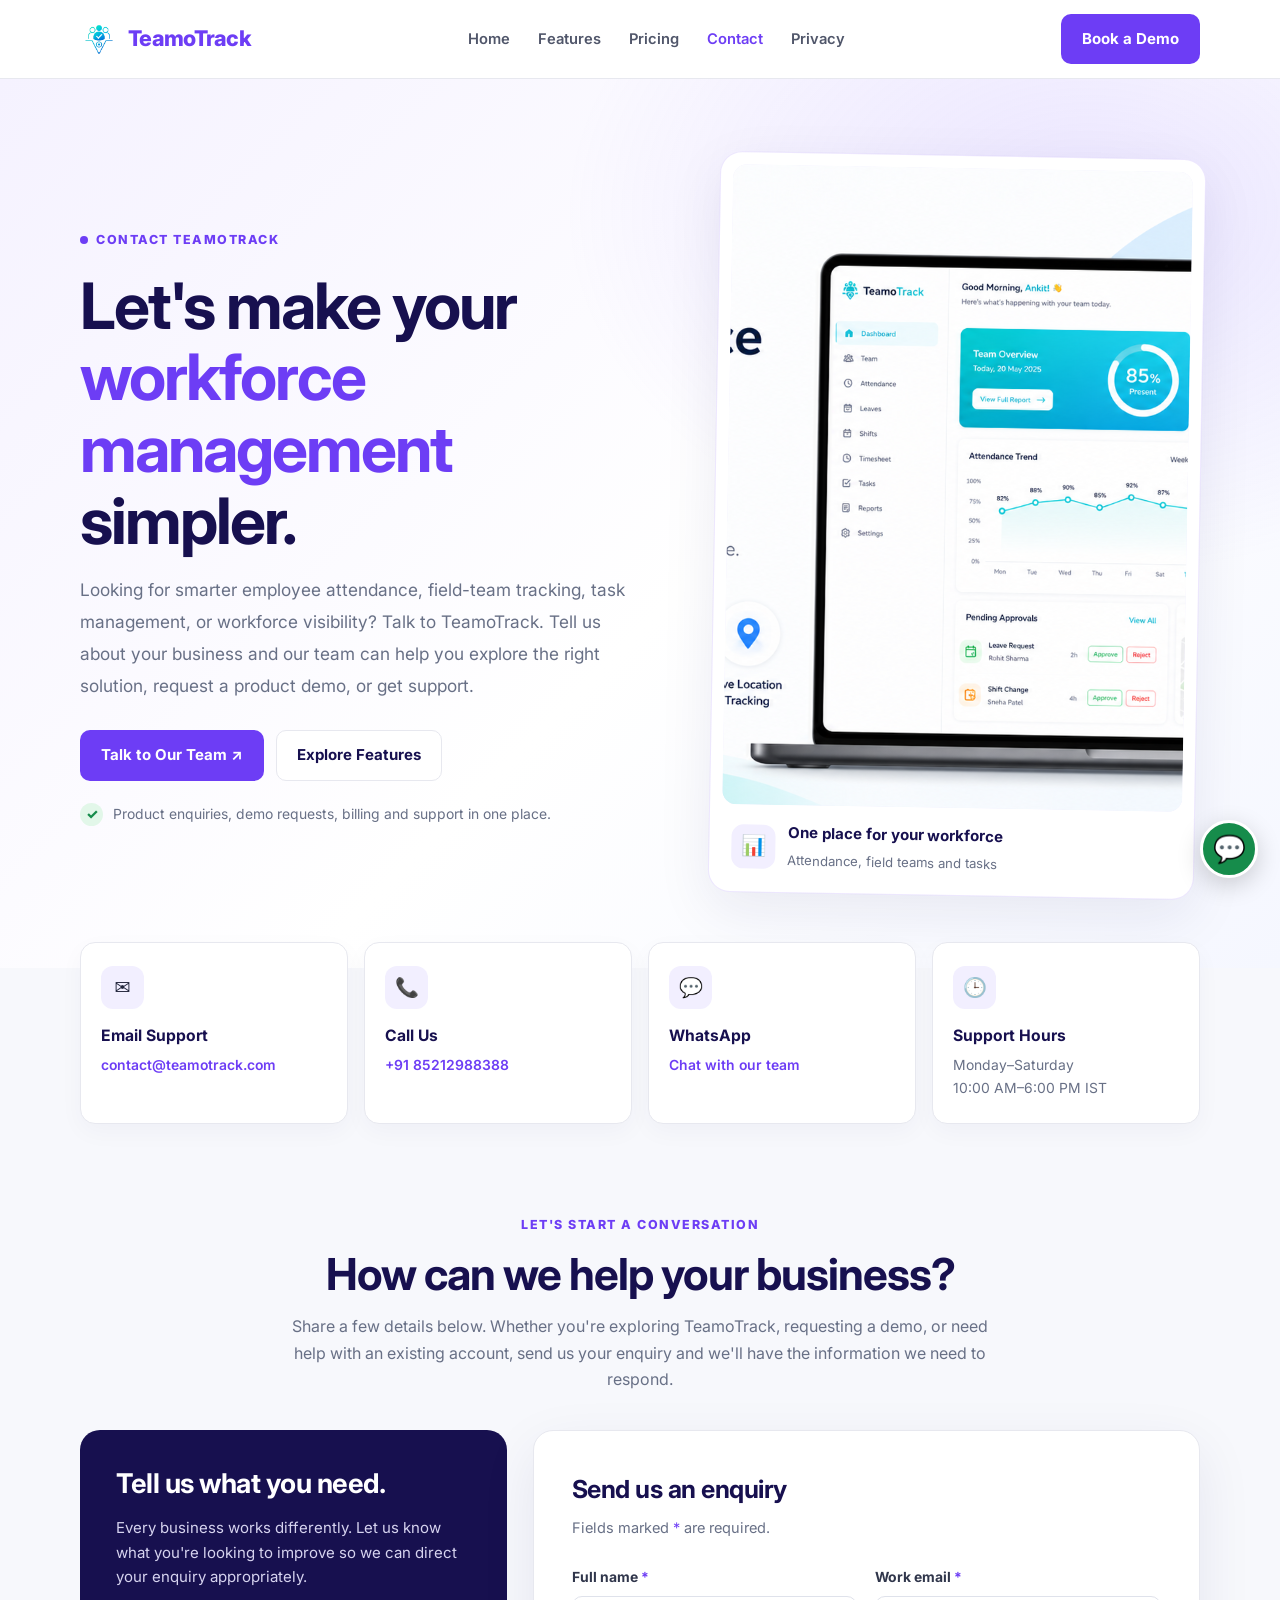
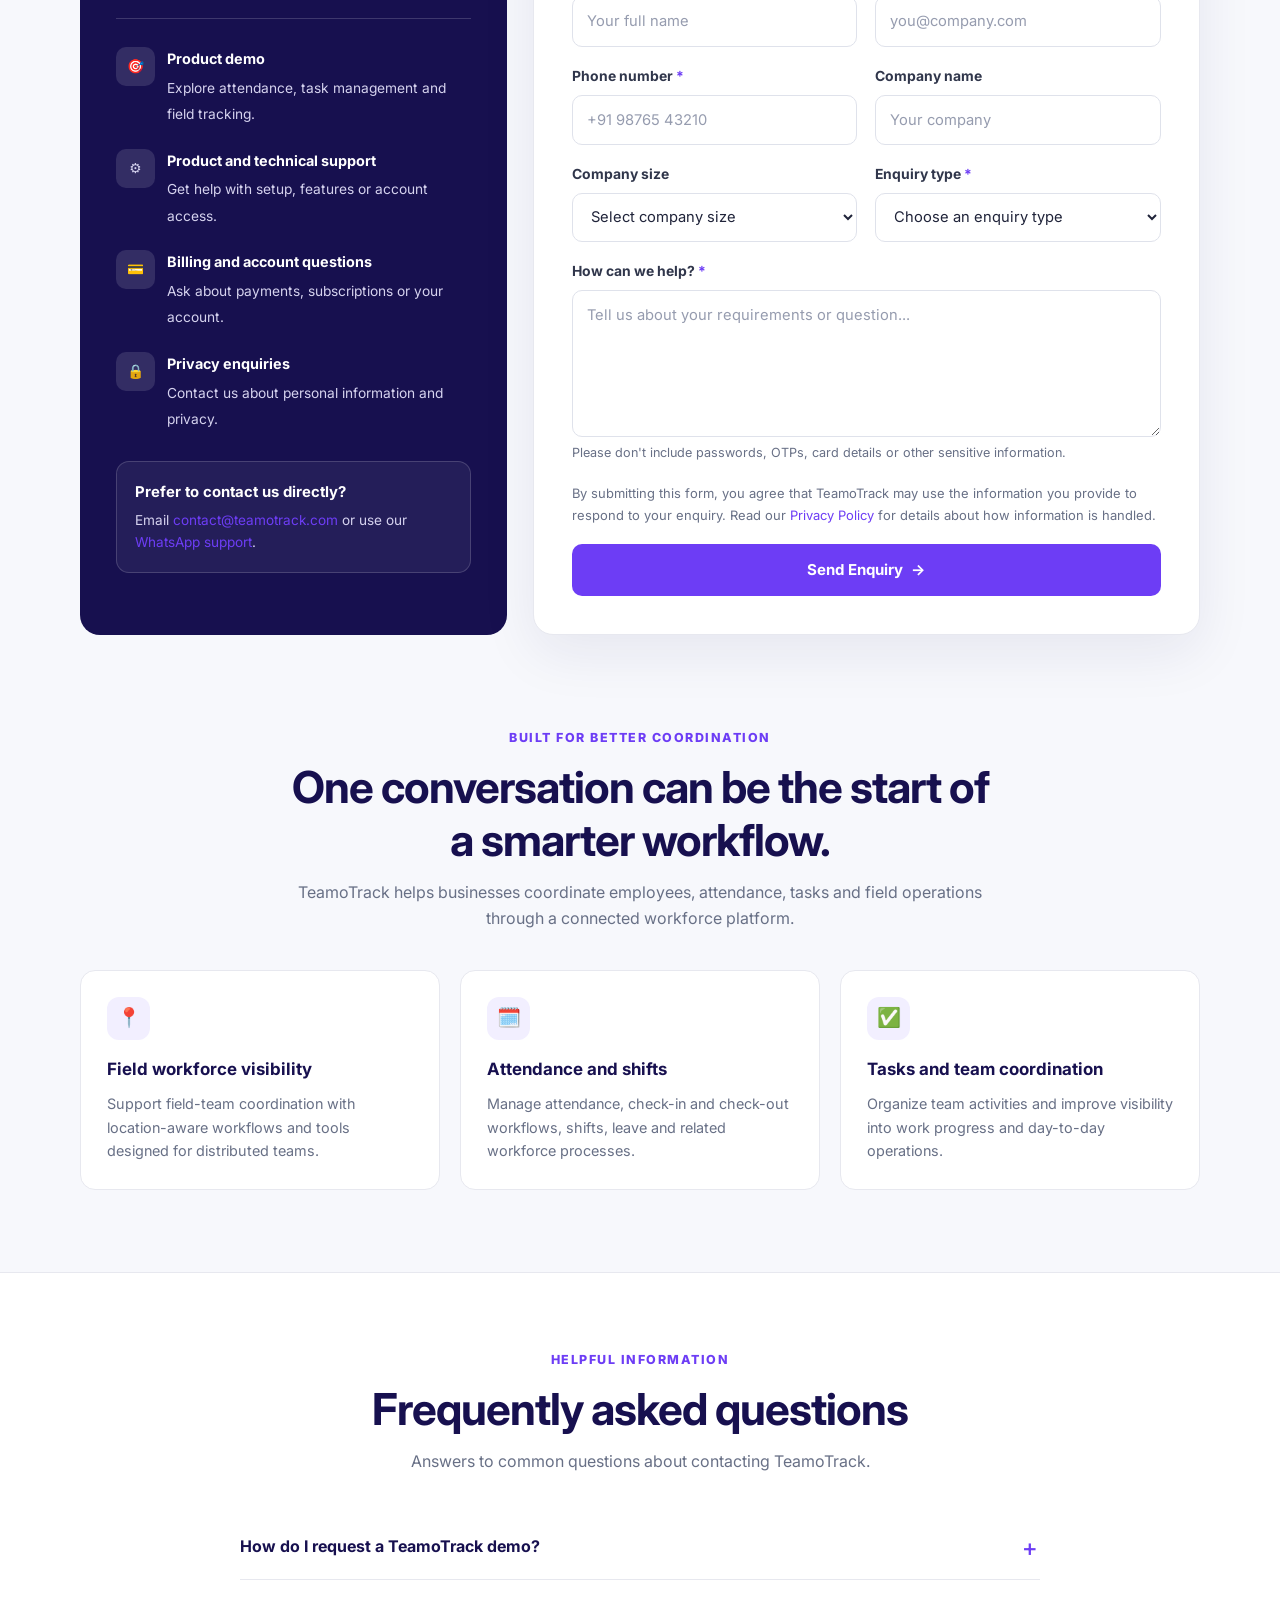
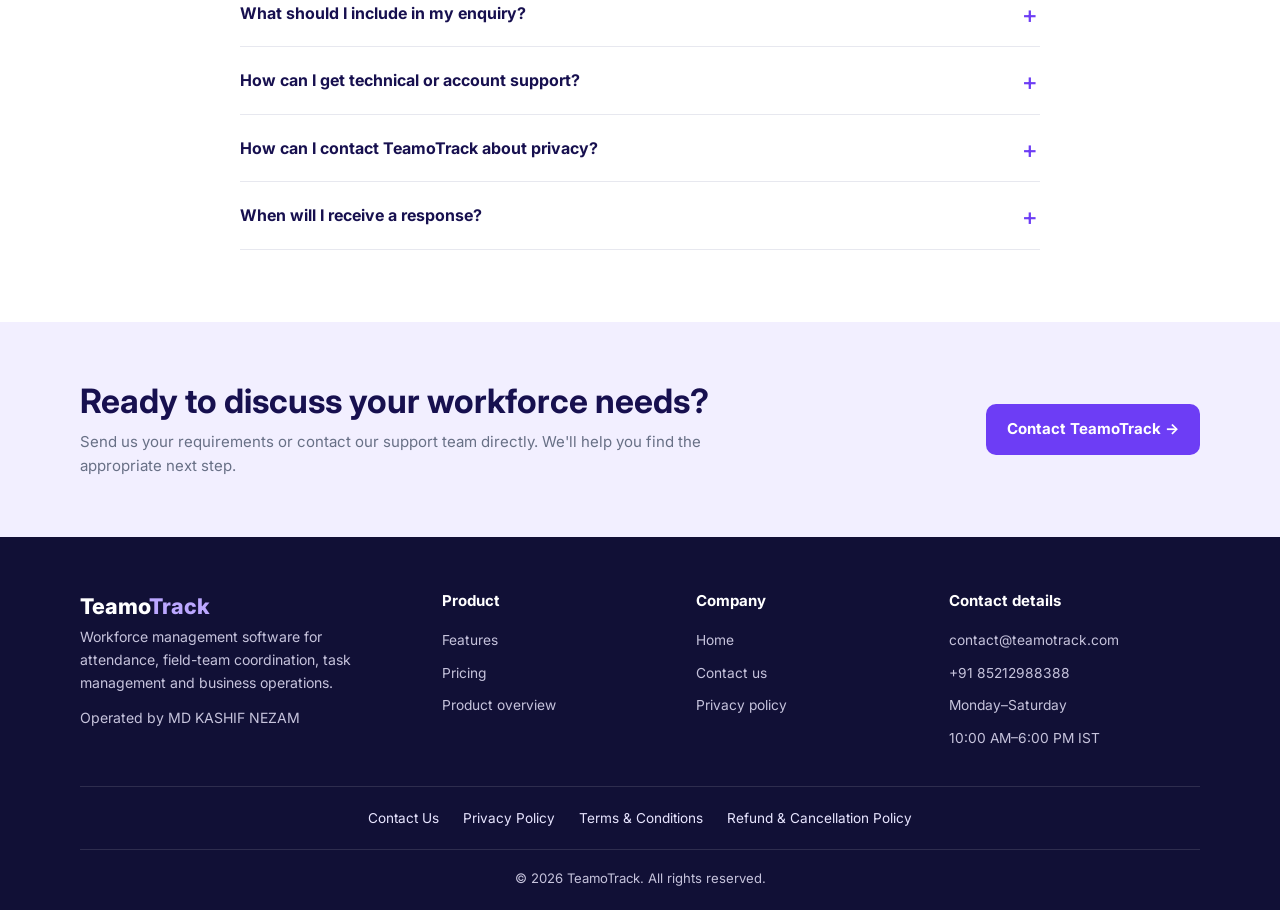
==== commit 24515c3f: "Legal name added as Kashif to verify as cashfree account and added api contact to submit form" ====
--- a/contact.html
+++ b/contact.html
@@ -1,1183 +1,1847 @@
-<!DOCTYPE html>
+<!doctype html>
 <html lang="en">
-
-<head>
-
-    <!-- ===================================
-        SEO
-    ==================================== -->
-
-    <meta charset="UTF-8">
-
-    <meta http-equiv="X-UA-Compatible"
-          content="IE=edge">
-
-    <meta name="viewport"
-          content="width=device-width, initial-scale=1.0">
-
-    <title>
-
-        Contact Us | TeamoTrack Workforce Management Software
-
-    </title>
-
-    <meta name="description"
-          content="Contact the TeamoTrack team to schedule a demo, ask questions or learn how our workforce management software can help your business.">
-
-    <meta name="keywords"
-          content="contact teamotrack, workforce management demo, employee tracking software contact">
-
-    <meta name="robots"
-          content="index,follow">
-
-    <meta name="theme-color"
-          content="#2563EB">
-
-    <link rel="canonical"
-          href="https://teamotrack.com/contact.html">
-
-    <link rel="icon"
-          href="assets/images/logo.png">
-
-    <link rel="preconnect"
-          href="https://fonts.googleapis.com">
-
-    <link rel="preconnect"
-          href="https://fonts.gstatic.com"
-          crossorigin>
-
-    <link href="https://fonts.googleapis.com/css2?family=Inter:wght@300;400;500;600;700;800;900&display=swap"
-          rel="stylesheet">
-
-    <link rel="stylesheet"
-          href="assets/css/style.css">
-
-</head>
-
-<body>
-
-
-
-<!-- ===================================
-Announcement
-=================================== -->
-
-<div class="announcement">
-
-<div class="container">
-
-🚀 We'd love to hear about your business.
-
-<a href="#contactForm">
-
-Get Started →
-
-</a>
-
-</div>
-
-</div>
-
-
-
-<!-- ===================================
-Navbar
-=================================== -->
-
-<header class="header">
-
-<div class="container navbar">
-
-<a href="index.html"
-
-class="logo">
-
-<img src="assets/images/logo.png"
-
-alt="TeamoTrack">
-
-<span>
-
-TeamoTrack
-
-</span>
-
-</a>
-
-<nav class="nav">
-
-<a href="index.html">
-
-Home
-
-</a>
-
-<a href="features.html">
-
-Features
-
-</a>
-
-<a href="pricing.html">
-
-Pricing
-
-</a>
-
-<a href="contact.html">
-
-Contact
-
-</a>
-
-</nav>
-
-<div class="nav-buttons">
-
-<a href="#"
-
-class="btn-outline">
-
-Download App
-
-</a>
-
-<a href="#contactForm"
-
-class="btn-primary">
-
-Book Demo
-
-</a>
-
-</div>
-
-<button
-
-id="menuBtn"
-
-class="mobile-menu">
-
-☰
-
-</button>
-
-</div>
-
-</header>
-
-
-
-<!-- ===================================
-Hero
-=================================== -->
-
-<section class="hero fade-up">
-
-<div class="hero-blur hero-blur-one"></div>
-
-<div class="hero-blur hero-blur-two"></div>
-
-<div class="container hero-grid">
-
-<div class="hero-left">
-
-<span class="badge">
-
-CONTACT US
-
-</span>
-
-<h1>
-
-Let's Build A
-
-<span>
-
-Smarter Workforce
-
-</span>
-
-Together
-
-</h1>
-
-<p>
-
-Whether you have questions,
-need a product demo or want
-to discuss enterprise solutions,
-our team is here to help.
-
-</p>
-
-<div class="hero-buttons">
-
-<a href="#contactForm"
-
-class="btn-primary big-btn">
-
-Request Demo
-
-</a>
-
-<a href="pricing.html"
-
-class="btn-outline big-btn">
-
-View Pricing
-
-</a>
-
-</div>
-
-</div>
-
-<div class="hero-right">
-
-<div class="dashboard-card">
-
-<img src="assets/images/dashboard.png"
-
-alt="Contact">
-
-</div>
-
-</div>
-
-</div>
-
-</section>
-
-
-
-<!-- ===================================
-CONTACT CARDS
-=================================== -->
-
-<section class="features fade-up">
-
-<div class="container">
-
-<div class="feature-grid">
-
-<div class="feature-card">
-
-<div class="card-icon">
-
-📧
-
-</div>
-
-<h3>
-
-Email
-
-</h3>
-
-<p>
-
-support@teamotrack.com
-
-</p>
-
-</div>
-
-<div class="feature-card">
-
-<div class="card-icon">
-
-📱
-
-</div>
-
-<h3>
-
-Phone
-
-</h3>
-
-<p>
-
-+91 85219 88388
-
-</p>
-
-</div>
-
-<div class="feature-card">
-
-<div class="card-icon">
-
-💬
-
-</div>
-
-<h3>
-
-WhatsApp
-
-</h3>
-
-<p>
-
-Quick business support.
-
-</p>
-
-</div>
-
-<div class="feature-card">
-
-<div class="card-icon">
-
-⏰
-
-</div>
-
-<h3>
-
-Business Hours
-
-</h3>
-
-<p>
-
-Mon - Sat
-
-9:00 AM - 6:00 PM
-
-</p>
-
-</div>
-
-</div>
-
-</div>
-
-</section>
-
-
-
-<!-- ===================================
-CONTACT FORM
-=================================== -->
-
-<section id="contactForm"
-
-class="showcase fade-up">
-
-<div class="container">
-
-<div class="showcase-grid">
-
-<div>
-
-<span class="section-badge">
-
-CONTACT FORM
-
-</span>
-
-<h2>
-
-Tell Us About Your Business
-
-</h2>
-
-<p>
-
-Fill out the form and
-our team will contact you shortly.
-
-</p>
-
-</div>
-
-<div>
-
-<form class="contact-form">
-
-<div class="form-group">
-
-<input
-
-type="text"
-
-placeholder="Full Name"
-
-required>
-
-</div>
-
-<div class="form-group">
-
-<input
-
-type="email"
-
-placeholder="Email Address"
-
-required>
-
-</div>
-
-<div class="form-group">
-
-<input
-
-type="tel"
-
-placeholder="Mobile Number"
-
-required>
-
-</div>
-
-<div class="form-group">
-
-<input
-
-type="text"
-
-placeholder="Company Name">
-
-</div>
-
-<div class="form-group">
-
-<select>
-
-<option>
-
-Select Company Size
-
-</option>
-
-<option>
-
-1-10 Employees
-
-</option>
-
-<option>
-
-11-50 Employees
-
-</option>
-
-<option>
-
-51-200 Employees
-
-</option>
-
-<option>
-
-200+ Employees
-
-</option>
-
-</select>
-
-</div>
-
-<div class="form-group">
-
-<textarea
-
-rows="5"
-
-placeholder="Tell us about your requirements..."></textarea>
-
-</div>
-
-<button
-
-type="submit"
-
-class="btn-primary"
-
-style="width:100%;">
-
-Request Demo
-
-</button>
-
-</form>
-
-</div>
-
-</div>
-
-</div>
-
-</section>
-<!-- =====================================================
-WHY CHOOSE TEAMOTRACK
-====================================================== -->
-
-<section class="why-us fade-up">
-
-    <div class="container why-grid">
-
-        <div>
-
-            <img src="assets/images/dashboard.png"
-                 alt="Why Choose TeamoTrack">
-
+  <head>
+    <meta charset="UTF-8" />
+    <meta name="viewport" content="width=device-width, initial-scale=1" />
+
+    <!-- Primary SEO -->
+    <title>Contact TeamoTrack | Workforce Management Demo & Support</title>
+    <meta
+      name="description"
+      content="Contact TeamoTrack to request a workforce management demo, ask about employee attendance, GPS tracking, task management, billing, or technical support."
+    />
+    <meta name="robots" content="index, follow" />
+    <meta name="theme-color" content="#17104f" />
+    <link rel="canonical" href="https://teamotrack.com/contact.html" />
+
+    <!-- Open Graph SEO -->
+    <meta property="og:type" content="website" />
+    <meta property="og:site_name" content="TeamoTrack" />
+    <meta
+      property="og:title"
+      content="Contact TeamoTrack | Workforce Management Demo & Support"
+    />
+    <meta
+      property="og:description"
+      content="Talk to TeamoTrack about workforce management, attendance automation, field employee tracking, and product support."
+    />
+    <meta property="og:url" content="https://teamotrack.com/contact.html" />
+    <meta
+      property="og:image"
+      content="https://teamotrack.com/assets/images/dashboard.png"
+    />
+
+    <link rel="icon" href="/assets/images/logo.png" />
+    <link rel="preconnect" href="https://fonts.googleapis.com" />
+    <link rel="preconnect" href="https://fonts.gstatic.com" crossorigin />
+    <link
+      href="https://fonts.googleapis.com/css2?family=Inter:wght@400;500;600;700;800&display=swap"
+      rel="stylesheet"
+    />
+
+    <!-- Structured data -->
+    <script type="application/ld+json">
+      {
+        "@context": "https://schema.org",
+        "@type": "ContactPage",
+        "name": "Contact TeamoTrack",
+        "url": "https://teamotrack.com/contact.html",
+        "description": "Contact TeamoTrack for product demos, workforce management enquiries, billing, and technical support.",
+        "mainEntity": {
+          "@type": "Organization",
+          "name": "TeamoTrack",
+          "url": "https://teamotrack.com/",
+          "email": "contact@teamotrack.com",
+          "telephone": "+9185212988388",
+          "founder": {
+            "@type": "Person",
+            "name": "MD KASHIF NEZAM"
+          }
+        }
+      }
+    </script>
+
+    <style>
+      :root {
+        --navy: #17104f;
+        --navy-light: #26205f;
+        --purple: #6d3df5;
+        --purple-dark: #5426d5;
+        --purple-soft: #f2efff;
+        --ink: #20243a;
+        --muted: #687086;
+        --line: #e7e8ef;
+        --bg: #f7f8fc;
+        --white: #ffffff;
+        --green: #168c4b;
+        --red: #b42318;
+        --shadow: 0 18px 55px rgba(28, 22, 83, 0.08);
+      }
+
+      * {
+        box-sizing: border-box;
+      }
+
+      html {
+        scroll-behavior: smooth;
+        scroll-padding-top: 24px;
+      }
+
+      body {
+        margin: 0;
+        background: var(--bg);
+        color: var(--ink);
+        font-family:
+          Inter,
+          system-ui,
+          -apple-system,
+          BlinkMacSystemFont,
+          "Segoe UI",
+          sans-serif;
+        line-height: 1.65;
+        -webkit-font-smoothing: antialiased;
+      }
+
+      a {
+        color: var(--purple);
+        text-decoration: none;
+      }
+
+      a:hover {
+        text-decoration: underline;
+      }
+
+      a:focus-visible,
+      button:focus-visible,
+      input:focus-visible,
+      select:focus-visible,
+      textarea:focus-visible {
+        outline: 3px solid rgba(109, 61, 245, 0.35);
+        outline-offset: 3px;
+      }
+
+      button,
+      input,
+      select,
+      textarea {
+        font: inherit;
+      }
+
+      img {
+        display: block;
+        max-width: 100%;
+      }
+
+      .container {
+        width: min(1120px, calc(100% - 40px));
+        margin-inline: auto;
+      }
+
+      /* Header */
+
+      .site-header {
+        position: relative;
+        z-index: 10;
+        background: var(--white);
+        border-bottom: 1px solid var(--line);
+      }
+
+      .navbar {
+        min-height: 78px;
+        display: flex;
+        align-items: center;
+        justify-content: space-between;
+        gap: 24px;
+      }
+
+      .brand {
+        display: inline-flex;
+        align-items: center;
+        gap: 10px;
+        color: var(--navy);
+        font-size: 1.35rem;
+        font-weight: 800;
+        letter-spacing: -0.7px;
+        white-space: nowrap;
+      }
+
+      .brand:hover {
+        text-decoration: none;
+      }
+
+      .brand img {
+        width: 38px;
+        height: 38px;
+        object-fit: contain;
+      }
+
+      .brand span {
+        color: var(--purple);
+      }
+
+      .nav-links {
+        display: flex;
+        align-items: center;
+        gap: 28px;
+      }
+
+      .nav-links a {
+        color: #50566a;
+        font-size: 0.92rem;
+        font-weight: 600;
+      }
+
+      .nav-links a[aria-current="page"] {
+        color: var(--purple);
+      }
+
+      .nav-links a:hover {
+        color: var(--purple);
+        text-decoration: none;
+      }
+
+      .button {
+        min-height: 46px;
+        display: inline-flex;
+        align-items: center;
+        justify-content: center;
+        gap: 8px;
+        padding: 12px 20px;
+        border: 1px solid transparent;
+        border-radius: 10px;
+        background: var(--purple);
+        color: var(--white);
+        font-size: 0.94rem;
+        font-weight: 700;
+        text-align: center;
+        cursor: pointer;
+        transition:
+          background 0.2s,
+          transform 0.2s;
+      }
+
+      .button:hover {
+        background: var(--purple-dark);
+        color: var(--white);
+        text-decoration: none;
+        transform: translateY(-1px);
+      }
+
+      .button-outline {
+        background: var(--white);
+        color: var(--navy);
+        border-color: var(--line);
+      }
+
+      .button-outline:hover {
+        background: #f7f5ff;
+        color: var(--purple);
+      }
+
+      .menu-button {
+        display: none;
+        width: 44px;
+        height: 44px;
+        border: 1px solid var(--line);
+        border-radius: 10px;
+        background: var(--white);
+        color: var(--navy);
+        font-size: 1.35rem;
+        cursor: pointer;
+      }
+
+      /* Hero */
+
+      .hero {
+        position: relative;
+        overflow: hidden;
+        padding: 76px 0 72px;
+        background:
+          radial-gradient(
+            ellipse at 85% 15%,
+            rgba(150, 122, 255, 0.2),
+            transparent 34%
+          ),
+          linear-gradient(135deg, #f5f2ff 0%, #ffffff 55%, #f5f7ff 100%);
+      }
+
+      .hero-grid {
+        display: grid;
+        grid-template-columns: 1.08fr 0.92fr;
+        align-items: center;
+        gap: 64px;
+      }
+
+      .eyebrow {
+        display: inline-flex;
+        align-items: center;
+        gap: 8px;
+        color: var(--purple);
+        font-size: 0.78rem;
+        font-weight: 800;
+        letter-spacing: 1.5px;
+        text-transform: uppercase;
+      }
+
+      .eyebrow-dot {
+        width: 8px;
+        height: 8px;
+        border-radius: 50%;
+        background: var(--purple);
+      }
+
+      h1 {
+        margin: 18px 0;
+        color: var(--navy);
+        font-size: clamp(2.4rem, 5vw, 4.1rem);
+        line-height: 1.12;
+        letter-spacing: -2px;
+      }
+
+      h1 span {
+        color: var(--purple);
+      }
+
+      .hero-description {
+        max-width: 580px;
+        margin: 0;
+        color: var(--muted);
+        font-size: 1.08rem;
+        line-height: 1.85;
+      }
+
+      .hero-actions {
+        display: flex;
+        flex-wrap: wrap;
+        gap: 12px;
+        margin-top: 28px;
+      }
+
+      .trust-note {
+        display: flex;
+        align-items: center;
+        gap: 10px;
+        margin-top: 22px;
+        color: var(--muted);
+        font-size: 0.87rem;
+      }
+
+      .trust-check {
+        display: inline-grid;
+        width: 23px;
+        height: 23px;
+        place-items: center;
+        flex-shrink: 0;
+        border-radius: 50%;
+        background: #e2f7e9;
+        color: var(--green);
+        font-weight: 800;
+      }
+
+      .hero-visual {
+        position: relative;
+        min-width: 0;
+      }
+
+      .visual-card {
+        overflow: hidden;
+        padding: 12px;
+        border: 1px solid rgba(109, 61, 245, 0.12);
+        border-radius: 22px;
+        background: var(--white);
+        box-shadow: var(--shadow);
+        transform: rotate(1deg);
+      }
+
+      .visual-card img {
+        width: 100%;
+        aspect-ratio: 5 / 4;
+        border-radius: 14px;
+        object-fit: cover;
+        object-position: top;
+        background: #f0edff;
+      }
+
+      .visual-caption {
+        display: flex;
+        align-items: center;
+        gap: 12px;
+        padding: 16px 10px 8px;
+      }
+
+      .visual-icon {
+        display: grid;
+        width: 44px;
+        height: 44px;
+        place-items: center;
+        flex-shrink: 0;
+        border-radius: 12px;
+        background: var(--purple-soft);
+        font-size: 1.25rem;
+      }
+
+      .visual-caption strong {
+        display: block;
+        color: var(--navy);
+        font-size: 0.94rem;
+      }
+
+      .visual-caption span {
+        color: var(--muted);
+        font-size: 0.82rem;
+      }
+
+      /* Contact information */
+
+      .contact-info {
+        position: relative;
+        z-index: 2;
+        margin-top: -26px;
+      }
+
+      .info-grid {
+        display: grid;
+        grid-template-columns: repeat(4, minmax(0, 1fr));
+        gap: 16px;
+      }
+
+      .info-card {
+        min-width: 0;
+        padding: 23px 20px;
+        border: 1px solid var(--line);
+        border-radius: 15px;
+        background: var(--white);
+        box-shadow: 0 8px 24px rgba(28, 22, 83, 0.035);
+      }
+
+      .info-icon {
+        display: grid;
+        width: 43px;
+        height: 43px;
+        place-items: center;
+        margin-bottom: 14px;
+        border-radius: 12px;
+        background: var(--purple-soft);
+        font-size: 1.2rem;
+      }
+
+      .info-card h2 {
+        margin: 0 0 5px;
+        color: var(--navy);
+        font-size: 0.98rem;
+      }
+
+      .info-card p {
+        margin: 0;
+        color: var(--muted);
+        font-size: 0.87rem;
+        overflow-wrap: anywhere;
+      }
+
+      .info-card a {
+        font-weight: 600;
+        overflow-wrap: anywhere;
+      }
+
+      /* Form section */
+
+      .contact-section {
+        padding: 86px 0 88px;
+      }
+
+      .section-heading {
+        max-width: 720px;
+        margin: 0 auto 38px;
+        text-align: center;
+      }
+
+      .section-heading h2 {
+        margin: 12px 0;
+        color: var(--navy);
+        font-size: clamp(1.9rem, 4vw, 2.75rem);
+        line-height: 1.2;
+        letter-spacing: -1px;
+      }
+
+      .section-heading p {
+        margin: 0;
+        color: var(--muted);
+        font-size: 1rem;
+      }
+
+      .contact-layout {
+        display: grid;
+        grid-template-columns: 0.78fr 1.22fr;
+        gap: 26px;
+        align-items: stretch;
+      }
+
+      .contact-aside {
+        padding: 36px;
+        border-radius: 20px;
+        background: var(--navy);
+        color: var(--white);
+      }
+
+      .contact-aside h3 {
+        margin: 0 0 14px;
+        font-size: 1.7rem;
+        line-height: 1.3;
+        letter-spacing: -0.5px;
+      }
+
+      .contact-aside > p {
+        margin: 0;
+        color: #d6d3ef;
+        font-size: 0.94rem;
+      }
+
+      .aside-divider {
+        height: 1px;
+        margin: 28px 0;
+        background: rgba(255, 255, 255, 0.17);
+      }
+
+      .aside-list {
+        display: grid;
+        gap: 22px;
+        margin: 0;
+        padding: 0;
+        list-style: none;
+      }
+
+      .aside-list li {
+        display: flex;
+        align-items: flex-start;
+        gap: 12px;
+      }
+
+      .aside-list .list-icon {
+        display: grid;
+        width: 39px;
+        height: 39px;
+        flex-shrink: 0;
+        place-items: center;
+        border-radius: 10px;
+        background: rgba(255, 255, 255, 0.12);
+      }
+
+      .aside-list strong {
+        display: block;
+        margin-bottom: 3px;
+        color: var(--white);
+        font-size: 0.9rem;
+      }
+
+      .aside-list span,
+      .aside-list a {
+        color: #d6d3ef;
+        font-size: 0.86rem;
+        overflow-wrap: anywhere;
+      }
+
+      .aside-list a:hover {
+        color: var(--white);
+      }
+
+      .aside-bottom {
+        margin-top: 30px;
+        padding: 18px;
+        border: 1px solid rgba(255, 255, 255, 0.16);
+        border-radius: 13px;
+        background: rgba(255, 255, 255, 0.06);
+      }
+
+      .aside-bottom strong {
+        display: block;
+        margin-bottom: 4px;
+        font-size: 0.93rem;
+      }
+
+      .aside-bottom p {
+        margin: 0;
+        color: #d6d3ef;
+        font-size: 0.85rem;
+      }
+
+      .form-card {
+        min-width: 0;
+        padding: clamp(23px, 4vw, 38px);
+        border: 1px solid var(--line);
+        border-radius: 20px;
+        background: var(--white);
+        box-shadow: var(--shadow);
+      }
+
+      .form-card h3 {
+        margin: 0 0 6px;
+        color: var(--navy);
+        font-size: 1.55rem;
+        letter-spacing: -0.5px;
+      }
+
+      .form-intro {
+        margin: 0 0 26px;
+        color: var(--muted);
+        font-size: 0.91rem;
+      }
+
+      .form-grid {
+        display: grid;
+        grid-template-columns: repeat(2, minmax(0, 1fr));
+        gap: 18px;
+      }
+
+      .form-group {
+        min-width: 0;
+      }
+
+      .form-group.full-width {
+        grid-column: 1 / -1;
+      }
+
+      .form-group label {
+        display: block;
+        margin-bottom: 7px;
+        color: #30364b;
+        font-size: 0.87rem;
+        font-weight: 700;
+      }
+
+      .required {
+        color: var(--purple);
+      }
+
+      .form-control {
+        display: block;
+        width: 100%;
+        min-height: 49px;
+        padding: 12px 14px;
+        border: 1px solid #dfe2eb;
+        border-radius: 10px;
+        background: #fff;
+        color: var(--ink);
+        font-size: 0.92rem;
+        transition:
+          border-color 0.2s,
+          box-shadow 0.2s;
+      }
+
+      .form-control::placeholder {
+        color: #969caf;
+      }
+
+      .form-control:hover {
+        border-color: #b8b5cc;
+      }
+
+      .form-control:focus {
+        outline: none;
+        border-color: var(--purple);
+        box-shadow: 0 0 0 4px rgba(109, 61, 245, 0.1);
+      }
+
+      textarea.form-control {
+        min-height: 132px;
+        resize: vertical;
+      }
+
+      .form-help {
+        display: block;
+        margin-top: 6px;
+        color: var(--muted);
+        font-size: 0.79rem;
+      }
+
+      .form-consent {
+        margin: 18px 0;
+        color: var(--muted);
+        font-size: 0.81rem;
+        line-height: 1.7;
+      }
+
+      .submit-button {
+        width: 100%;
+        min-height: 52px;
+        border: 0;
+      }
+
+      .submit-button:disabled {
+        cursor: wait;
+        opacity: 0.7;
+        transform: none;
+      }
+
+      .form-status {
+        display: none;
+        margin: 0 0 18px;
+        padding: 13px 15px;
+        border: 1px solid transparent;
+        border-radius: 10px;
+        font-size: 0.88rem;
+        font-weight: 600;
+        overflow-wrap: anywhere;
+      }
+
+      .form-status[data-state="success"],
+      .form-status[data-state="error"] {
+        display: block;
+      }
+
+      .form-status[data-state="success"] {
+        color: #126b39;
+        border-color: #b6e6c8;
+        background: #effaf3;
+      }
+
+      .form-status[data-state="error"] {
+        color: var(--red);
+        border-color: #f2c5c1;
+        background: #fff3f2;
+      }
+
+      /* Other benefits */
+
+      .benefits {
+        padding: 0 0 82px;
+      }
+
+      .benefit-grid {
+        display: grid;
+        grid-template-columns: repeat(3, minmax(0, 1fr));
+        gap: 20px;
+      }
+
+      .benefit-card {
+        padding: 26px;
+        border: 1px solid var(--line);
+        border-radius: 15px;
+        background: var(--white);
+      }
+
+      .benefit-card .info-icon {
+        margin-bottom: 16px;
+      }
+
+      .benefit-card h3 {
+        margin: 0 0 8px;
+        color: var(--navy);
+        font-size: 1.06rem;
+      }
+
+      .benefit-card p {
+        margin: 0;
+        color: var(--muted);
+        font-size: 0.9rem;
+      }
+
+      /* FAQ */
+
+      .faq-section {
+        padding: 72px 0;
+        border-top: 1px solid var(--line);
+        background: #fff;
+      }
+
+      .faq-list {
+        max-width: 800px;
+        margin: 30px auto 0;
+      }
+
+      .faq-item {
+        border-bottom: 1px solid var(--line);
+      }
+
+      .faq-item summary {
+        position: relative;
+        padding: 20px 36px 20px 0;
+        color: var(--navy);
+        font-weight: 700;
+        cursor: pointer;
+        list-style: none;
+      }
+
+      .faq-item summary::-webkit-details-marker {
+        display: none;
+      }
+
+      .faq-item summary::after {
+        content: "+";
+        position: absolute;
+        top: 15px;
+        right: 2px;
+        color: var(--purple);
+        font-size: 1.5rem;
+        font-weight: 500;
+      }
+
+      .faq-item[open] summary::after {
+        content: "−";
+      }
+
+      .faq-item p {
+        margin: 0;
+        padding: 0 0 20px;
+        color: var(--muted);
+        font-size: 0.93rem;
+      }
+
+      /* CTA */
+
+      .cta-section {
+        padding: 58px 0;
+        background: var(--purple-soft);
+      }
+
+      .cta-box {
+        display: flex;
+        align-items: center;
+        justify-content: space-between;
+        gap: 28px;
+      }
+
+      .cta-box h2 {
+        margin: 0 0 8px;
+        color: var(--navy);
+        font-size: clamp(1.5rem, 3vw, 2.1rem);
+        line-height: 1.25;
+      }
+
+      .cta-box p {
+        max-width: 650px;
+        margin: 0;
+        color: var(--muted);
+        font-size: 0.94rem;
+      }
+
+      /* Footer */
+
+      .site-footer {
+        padding: 52px 0 20px;
+        background: #111036;
+        color: #e8e5ff;
+      }
+
+      .footer-grid {
+        display: grid;
+        grid-template-columns: 1.5fr 1fr 1fr 1.15fr;
+        gap: 35px;
+        padding-bottom: 36px;
+      }
+
+      .footer-brand {
+        margin-bottom: 12px;
+        color: #fff;
+        font-size: 1.35rem;
+        font-weight: 800;
+      }
+
+      .footer-brand span {
+        color: #bba7ff;
+      }
+
+      .footer-about {
+        max-width: 310px;
+        margin: 0;
+        color: #c6c3dc;
+        font-size: 0.88rem;
+      }
+
+      .footer-column h3 {
+        margin: 0 0 15px;
+        color: #fff;
+        font-size: 0.94rem;
+      }
+
+      .footer-column ul {
+        display: grid;
+        gap: 10px;
+        margin: 0;
+        padding: 0;
+        list-style: none;
+      }
+
+      .footer-column a,
+      .footer-column li {
+        color: #c6c3dc;
+        font-size: 0.86rem;
+        overflow-wrap: anywhere;
+      }
+
+      .footer-column a:hover {
+        color: #fff;
+      }
+
+      .footer-legal {
+        display: flex;
+        flex-wrap: wrap;
+        justify-content: center;
+        gap: 10px 24px;
+        padding: 20px 0;
+        border-top: 1px solid rgba(255, 255, 255, 0.12);
+        border-bottom: 1px solid rgba(255, 255, 255, 0.12);
+      }
+
+      .footer-legal a {
+        color: #e8e5ff;
+        font-size: 0.85rem;
+      }
+
+      .copyright {
+        padding-top: 18px;
+        color: #c6c3dc;
+        font-size: 0.82rem;
+        text-align: center;
+      }
+
+      /* Floating WhatsApp */
+
+      .whatsapp-float {
+        position: fixed;
+        right: 22px;
+        bottom: 22px;
+        z-index: 20;
+        display: grid;
+        width: 58px;
+        height: 58px;
+        place-items: center;
+        border: 3px solid #fff;
+        border-radius: 50%;
+        background: #168c4b;
+        box-shadow: 0 7px 25px rgba(0, 0, 0, 0.18);
+        color: #fff;
+        font-size: 1.65rem;
+        text-decoration: none;
+      }
+
+      .whatsapp-float:hover {
+        background: #11753e;
+        color: #fff;
+        text-decoration: none;
+        transform: translateY(-2px);
+      }
+
+      /* Responsive */
+
+      @media (max-width: 980px) {
+        .hero-grid {
+          gap: 35px;
+        }
+
+        .info-grid {
+          grid-template-columns: repeat(2, minmax(0, 1fr));
+        }
+
+        .contact-layout {
+          grid-template-columns: 0.85fr 1.15fr;
+          gap: 18px;
+        }
+
+        .contact-aside {
+          padding: 28px;
+        }
+
+        .footer-grid {
+          grid-template-columns: repeat(2, minmax(0, 1fr));
+        }
+      }
+
+      @media (max-width: 760px) {
+        .navbar {
+          min-height: 70px;
+          flex-wrap: wrap;
+          gap: 12px;
+          padding: 12px 0;
+        }
+
+        .menu-button {
+          display: block;
+          margin-left: auto;
+        }
+
+        .nav-links {
+          display: none;
+          order: 3;
+          width: 100%;
+          align-items: stretch;
+          flex-direction: column;
+          gap: 0;
+          padding: 8px 0;
+        }
+
+        .nav-links.is-open {
+          display: flex;
+        }
+
+        .nav-links a {
+          padding: 10px 2px;
+        }
+
+        .nav-cta {
+          display: none;
+        }
+
+        .hero {
+          padding: 55px 0 58px;
+        }
+
+        .hero-grid {
+          grid-template-columns: 1fr;
+        }
+
+        .hero-visual {
+          max-width: 560px;
+        }
+
+        .contact-info {
+          margin-top: 0;
+          padding-top: 24px;
+        }
+
+        .contact-section {
+          padding: 65px 0;
+        }
+
+        .contact-layout {
+          grid-template-columns: 1fr;
+        }
+
+        .contact-aside {
+          padding: 28px;
+        }
+
+        .benefit-grid {
+          grid-template-columns: 1fr;
+        }
+
+        .cta-box {
+          align-items: flex-start;
+          flex-direction: column;
+        }
+      }
+
+      @media (max-width: 520px) {
+        .container {
+          width: min(100% - 28px, 1120px);
+        }
+
+        h1 {
+          font-size: clamp(2.25rem, 11vw, 3rem);
+          letter-spacing: -1.4px;
+        }
+
+        .hero-description {
+          font-size: 0.98rem;
+        }
+
+        .hero-actions {
+          flex-direction: column;
+        }
+
+        .hero-actions .button {
+          width: 100%;
+        }
+
+        .info-grid {
+          grid-template-columns: 1fr;
+          gap: 12px;
+        }
+
+        .info-card {
+          display: grid;
+          grid-template-columns: 44px minmax(0, 1fr);
+          column-gap: 13px;
+          align-items: center;
+          padding: 17px;
+        }
+
+        .info-icon {
+          grid-row: span 2;
+          margin: 0;
+        }
+
+        .info-card h2 {
+          align-self: end;
+        }
+
+        .info-card p {
+          align-self: start;
+        }
+
+        .form-grid {
+          grid-template-columns: 1fr;
+          gap: 16px;
+        }
+
+        .form-group.full-width {
+          grid-column: auto;
+        }
+
+        .form-card {
+          padding: 22px 17px;
+        }
+
+        .footer-grid {
+          grid-template-columns: 1fr;
+          gap: 28px;
+        }
+
+        .footer-legal {
+          justify-content: flex-start;
+          gap: 12px 18px;
+        }
+
+        .whatsapp-float {
+          right: 15px;
+          bottom: 15px;
+          width: 53px;
+          height: 53px;
+        }
+      }
+
+      @media (prefers-reduced-motion: reduce) {
+        html {
+          scroll-behavior: auto;
+        }
+
+        *,
+        *::before,
+        *::after {
+          transition-duration: 0.01ms !important;
+          animation-duration: 0.01ms !important;
+          animation-iteration-count: 1 !important;
+        }
+      }
+    </style>
+  </head>
+
+  <body>
+    <header class="site-header">
+      <div class="container navbar">
+        <a class="brand" href="/" aria-label="TeamoTrack home">
+          <img src="assets/images/logo.png" alt="" width="38" height="38" />
+          <span>TeamoTrack</span>
+        </a>
+
+        <nav class="nav-links" id="mainNavigation" aria-label="Main navigation">
+          <a href="/">Home</a>
+          <a href="features.html">Features</a>
+          <a href="pricing.html">Pricing</a>
+          <a href="contact.html" aria-current="page">Contact</a>
+          <a href="privacy-policy.html">Privacy</a>
+        </nav>
+
+        <a class="button nav-cta" href="#contact-form">Book a Demo</a>
+
+        <button
+          class="menu-button"
+          id="menuButton"
+          type="button"
+          aria-label="Open navigation"
+          aria-controls="mainNavigation"
+          aria-expanded="false"
+        >
+          ☰
+        </button>
+      </div>
+    </header>
+
+    <main>
+      <!-- Introductory content for visitors and search engines -->
+      <section class="hero">
+        <div class="container hero-grid">
+          <div>
+            <div class="eyebrow">
+              <span class="eyebrow-dot"></span>
+              Contact TeamoTrack
+            </div>
+
+            <h1>
+              Let's make your
+              <span>workforce management</span>
+              simpler.
+            </h1>
+
+            <p class="hero-description">
+              Looking for smarter employee attendance, field-team tracking, task
+              management, or workforce visibility? Talk to TeamoTrack. Tell us
+              about your business and our team can help you explore the right
+              solution, request a product demo, or get support.
+            </p>
+
+            <div class="hero-actions">
+              <a class="button" href="#contact-form">Talk to Our Team ↗</a>
+              <a class="button button-outline" href="features.html"
+                >Explore Features</a
+              >
+            </div>
+
+            <div class="trust-note">
+              <span class="trust-check">✓</span>
+              Product enquiries, demo requests, billing and support in one
+              place.
+            </div>
+          </div>
+
+          <div class="hero-visual">
+            <div class="visual-card">
+              <img
+                src="assets/images/dashboard.png"
+                alt="TeamoTrack workforce management dashboard"
+                width="800"
+                height="640"
+                fetchpriority="high"
+              />
+              <div class="visual-caption">
+                <div class="visual-icon">📊</div>
+                <div>
+                  <strong>One place for your workforce</strong>
+                  <span>Attendance, field teams and tasks</span>
+                </div>
+              </div>
+            </div>
+          </div>
         </div>
-
-        <div>
-
-            <span class="section-badge">
-
-                WHY CHOOSE US
-
-            </span>
-
-            <h2>
-
-                More Than Just Attendance Software
-
-            </h2>
-
+      </section>
+
+      <!-- Direct support options -->
+      <section class="contact-info" aria-label="TeamoTrack contact information">
+        <div class="container info-grid">
+          <article class="info-card">
+            <div class="info-icon" aria-hidden="true">✉️</div>
+            <h2>Email Support</h2>
             <p>
-
-                TeamoTrack helps businesses simplify workforce
-                operations through live tracking, attendance,
-                task management and powerful business insights.
-
+              <a href="mailto:contact@teamotrack.com">contact@teamotrack.com</a>
             </p>
-
-            <ul class="check-list">
-
-                <li>✔ Live GPS Tracking</li>
-
-                <li>✔ Attendance Automation</li>
-
-                <li>✔ Task Management</li>
-
-                <li>✔ Payroll Ready Reports</li>
-
-                <li>✔ Leave Management</li>
-
-                <li>✔ Enterprise Security</li>
-
-                <li>✔ Cloud Backup</li>
-
-                <li>✔ Easy To Use</li>
-
+          </article>
+
+          <article class="info-card">
+            <div class="info-icon" aria-hidden="true">📞</div>
+            <h2>Call Us</h2>
+            <p><a href="tel:+9185212988388">+91 85212988388</a></p>
+          </article>
+
+          <article class="info-card">
+            <div class="info-icon" aria-hidden="true">💬</div>
+            <h2>WhatsApp</h2>
+            <p>
+              <a
+                href="https://wa.me/9185212988388?text=Hello%20TeamoTrack%20Support"
+                target="_blank"
+                rel="noopener noreferrer"
+                >Chat with our team</a
+              >
+            </p>
+          </article>
+
+          <article class="info-card">
+            <div class="info-icon" aria-hidden="true">🕒</div>
+            <h2>Support Hours</h2>
+            <p>Monday–Saturday<br />10:00 AM–6:00 PM IST</p>
+          </article>
+        </div>
+      </section>
+
+      <!-- Main contact form -->
+      <section class="contact-section" id="contact-form">
+        <div class="container">
+          <div class="section-heading">
+            <div class="eyebrow">Let's start a conversation</div>
+            <h2>How can we help your business?</h2>
+            <p>
+              Share a few details below. Whether you're exploring TeamoTrack,
+              requesting a demo, or need help with an existing account, send us
+              your enquiry and we'll have the information we need to respond.
+            </p>
+          </div>
+
+          <div class="contact-layout">
+            <aside class="contact-aside">
+              <h3>Tell us what you need.</h3>
+              <p>
+                Every business works differently. Let us know what you're
+                looking to improve so we can direct your enquiry appropriately.
+              </p>
+
+              <div class="aside-divider"></div>
+
+              <ul class="aside-list">
+                <li>
+                  <span class="list-icon" aria-hidden="true">🎯</span>
+                  <div>
+                    <strong>Product demo</strong>
+                    <span
+                      >Explore attendance, task management and field
+                      tracking.</span
+                    >
+                  </div>
+                </li>
+
+                <li>
+                  <span class="list-icon" aria-hidden="true">⚙️</span>
+                  <div>
+                    <strong>Product and technical support</strong>
+                    <span
+                      >Get help with setup, features or account access.</span
+                    >
+                  </div>
+                </li>
+
+                <li>
+                  <span class="list-icon" aria-hidden="true">💳</span>
+                  <div>
+                    <strong>Billing and account questions</strong>
+                    <span
+                      >Ask about payments, subscriptions or your account.</span
+                    >
+                  </div>
+                </li>
+
+                <li>
+                  <span class="list-icon" aria-hidden="true">🔒</span>
+                  <div>
+                    <strong>Privacy enquiries</strong>
+                    <span
+                      >Contact us about personal information and privacy.</span
+                    >
+                  </div>
+                </li>
+              </ul>
+
+              <div class="aside-bottom">
+                <strong>Prefer to contact us directly?</strong>
+                <p>
+                  Email
+                  <a href="mailto:contact@teamotrack.com"
+                    >contact@teamotrack.com</a
+                  >
+                  or use our
+                  <a
+                    href="https://wa.me/9185212988388?text=Hello%20TeamoTrack%20Support"
+                    target="_blank"
+                    rel="noopener noreferrer"
+                    >WhatsApp support</a
+                  >.
+                </p>
+              </div>
+            </aside>
+
+            <div class="form-card">
+              <h3>Send us an enquiry</h3>
+              <p class="form-intro">
+                Fields marked <span class="required">*</span> are required.
+              </p>
+
+              <form
+                id="contactForm"
+                action="https://live.teamotrack.com/api/contact"
+                method="post"
+              >
+                <div class="form-grid">
+                  <div class="form-group">
+                    <label for="contactName"
+                      >Full name <span class="required">*</span></label
+                    >
+                    <input
+                      class="form-control"
+                      id="contactName"
+                      name="name"
+                      type="text"
+                      autocomplete="name"
+                      maxlength="100"
+                      placeholder="Your full name"
+                      required
+                    />
+                  </div>
+
+                  <div class="form-group">
+                    <label for="contactEmail"
+                      >Work email <span class="required">*</span></label
+                    >
+                    <input
+                      class="form-control"
+                      id="contactEmail"
+                      name="email"
+                      type="email"
+                      autocomplete="email"
+                      maxlength="254"
+                      placeholder="you@company.com"
+                      required
+                    />
+                  </div>
+
+                  <div class="form-group">
+                    <label for="contactPhone"
+                      >Phone number <span class="required">*</span></label
+                    >
+                    <input
+                      class="form-control"
+                      id="contactPhone"
+                      name="phone"
+                      type="tel"
+                      autocomplete="tel"
+                      maxlength="25"
+                      placeholder="+91 98765 43210"
+                      required
+                    />
+                  </div>
+
+                  <div class="form-group">
+                    <label for="companyName">Company name</label>
+                    <input
+                      class="form-control"
+                      id="companyName"
+                      name="companyName"
+                      type="text"
+                      autocomplete="organization"
+                      maxlength="150"
+                      placeholder="Your company"
+                    />
+                  </div>
+
+                  <div class="form-group">
+                    <label for="companySize">Company size</label>
+                    <select
+                      class="form-control"
+                      id="companySize"
+                      name="companySize"
+                    >
+                      <option value="">Select company size</option>
+                      <option value="1-10 employees">1–10 employees</option>
+                      <option value="11-50 employees">11–50 employees</option>
+                      <option value="51-200 employees">51–200 employees</option>
+                      <option value="200+ employees">200+ employees</option>
+                    </select>
+                  </div>
+
+                  <div class="form-group">
+                    <label for="subject"
+                      >Enquiry type <span class="required">*</span></label
+                    >
+                    <select
+                      class="form-control"
+                      id="subject"
+                      name="subject"
+                      required
+                    >
+                      <option value="">Choose an enquiry type</option>
+                      <option value="Product demo">
+                        Request a product demo
+                      </option>
+                      <option value="Product information">
+                        Product information
+                      </option>
+                      <option value="Technical support">
+                        Technical support
+                      </option>
+                      <option value="Billing and payment">
+                        Billing and payment
+                      </option>
+                      <option value="Account access">Account access</option>
+                      <option value="Privacy request">Privacy request</option>
+                      <option value="Other enquiry">Other enquiry</option>
+                    </select>
+                  </div>
+
+                  <div class="form-group full-width">
+                    <label for="message"
+                      >How can we help? <span class="required">*</span></label
+                    >
+                    <textarea
+                      class="form-control"
+                      id="message"
+                      name="message"
+                      rows="5"
+                      maxlength="4000"
+                      placeholder="Tell us about your requirements or question..."
+                      required
+                    ></textarea>
+                    <span class="form-help">
+                      Please don't include passwords, OTPs, card details or
+                      other sensitive information.
+                    </span>
+                  </div>
+                </div>
+
+                <!-- Honeypot anti-spam field: keep this hidden. -->
+                <div
+                  style="
+                    position: absolute;
+                    left: -10000px;
+                    width: 1px;
+                    height: 1px;
+                    overflow: hidden;
+                  "
+                  aria-hidden="true"
+                >
+                  <label for="website">Leave this field empty</label>
+                  <input
+                    id="website"
+                    name="website"
+                    type="text"
+                    tabindex="-1"
+                    autocomplete="off"
+                  />
+                </div>
+
+                <p class="form-consent">
+                  By submitting this form, you agree that TeamoTrack may use the
+                  information you provide to respond to your enquiry. Read our
+                  <a href="/privacy-policy.html">Privacy Policy</a>
+                  for details about how information is handled.
+                </p>
+
+                <p
+                  id="formStatus"
+                  class="form-status"
+                  role="status"
+                  aria-live="polite"
+                ></p>
+
+                <button
+                  class="button submit-button"
+                  id="submitButton"
+                  type="submit"
+                >
+                  <span id="submitText">Send Enquiry</span>
+                  <span aria-hidden="true">→</span>
+                </button>
+              </form>
+            </div>
+          </div>
+        </div>
+      </section>
+
+      <!-- Product introduction -->
+      <section class="benefits">
+        <div class="container">
+          <div class="section-heading">
+            <div class="eyebrow">Built for better coordination</div>
+            <h2>One conversation can be the start of a smarter workflow.</h2>
+            <p>
+              TeamoTrack helps businesses coordinate employees, attendance,
+              tasks and field operations through a connected workforce platform.
+            </p>
+          </div>
+
+          <div class="benefit-grid">
+            <article class="benefit-card">
+              <div class="info-icon" aria-hidden="true">📍</div>
+              <h3>Field workforce visibility</h3>
+              <p>
+                Support field-team coordination with location-aware workflows
+                and tools designed for distributed teams.
+              </p>
+            </article>
+
+            <article class="benefit-card">
+              <div class="info-icon" aria-hidden="true">🗓️</div>
+              <h3>Attendance and shifts</h3>
+              <p>
+                Manage attendance, check-in and check-out workflows, shifts,
+                leave and related workforce processes.
+              </p>
+            </article>
+
+            <article class="benefit-card">
+              <div class="info-icon" aria-hidden="true">✅</div>
+              <h3>Tasks and team coordination</h3>
+              <p>
+                Organize team activities and improve visibility into work
+                progress and day-to-day operations.
+              </p>
+            </article>
+          </div>
+        </div>
+      </section>
+
+      <!-- FAQs -->
+      <section class="faq-section">
+        <div class="container">
+          <div class="section-heading">
+            <div class="eyebrow">Helpful information</div>
+            <h2>Frequently asked questions</h2>
+            <p>Answers to common questions about contacting TeamoTrack.</p>
+          </div>
+
+          <div class="faq-list">
+            <details class="faq-item">
+              <summary>How do I request a TeamoTrack demo?</summary>
+              <p>
+                Select “Request a product demo” in the enquiry form, provide
+                your contact details and tell us what your business needs. Our
+                team can follow up about the next steps.
+              </p>
+            </details>
+
+            <details class="faq-item">
+              <summary>What should I include in my enquiry?</summary>
+              <p>
+                Include your name, email, phone number, enquiry type and a
+                description of what you need. Company information is optional
+                but can help us understand your requirements.
+              </p>
+            </details>
+
+            <details class="faq-item">
+              <summary>How can I get technical or account support?</summary>
+              <p>
+                Choose the relevant support option in the form or email
+                contact@teamotrack.com. Never send passwords or one-time
+                verification codes.
+              </p>
+            </details>
+
+            <details class="faq-item">
+              <summary>How can I contact TeamoTrack about privacy?</summary>
+              <p>
+                Choose “Privacy request” in the enquiry form or email
+                contact@teamotrack.com. Please describe your request without
+                including unnecessary sensitive personal information.
+              </p>
+            </details>
+
+            <details class="faq-item">
+              <summary>When will I receive a response?</summary>
+              <p>
+                Response times may vary depending on the enquiry and support
+                workload. Support hours are Monday to Saturday, 10:00 AM–6:00 PM
+                India Standard Time, excluding public holidays.
+              </p>
+            </details>
+          </div>
+        </div>
+      </section>
+
+      <!-- Final CTA -->
+      <section class="cta-section">
+        <div class="container cta-box">
+          <div>
+            <h2>Ready to discuss your workforce needs?</h2>
+            <p>
+              Send us your requirements or contact our support team directly.
+              We'll help you find the appropriate next step.
+            </p>
+          </div>
+          <a class="button" href="#contact-form">Contact TeamoTrack →</a>
+        </div>
+      </section>
+    </main>
+
+    <footer class="site-footer">
+      <div class="container">
+        <div class="footer-grid">
+          <div>
+            <a class="footer-brand" href="/">Teamo<span>Track</span></a>
+            <p class="footer-about">
+              Workforce management software for attendance, field-team
+              coordination, task management and business operations.
+            </p>
+            <p class="footer-about" style="margin-top: 12px">
+              Operated by MD KASHIF NEZAM
+            </p>
+          </div>
+
+          <div class="footer-column">
+            <h3>Product</h3>
+            <ul>
+              <li><a href="/features.html">Features</a></li>
+              <li><a href="/pricing.html">Pricing</a></li>
+              <li><a href="/#">Product overview</a></li>
             </ul>
-
+          </div>
+
+          <div class="footer-column">
+            <h3>Company</h3>
+            <ul>
+              <li><a href="/">Home</a></li>
+              <li><a href="contact.html">Contact us</a></li>
+              <li><a href="privacy-policy.html">Privacy policy</a></li>
+            </ul>
+          </div>
+
+          <div class="footer-column">
+            <h3>Contact details</h3>
+            <ul>
+              <li>
+                <a href="mailto:contact@teamotrack.com"
+                  >contact@teamotrack.com</a
+                >
+              </li>
+              <li><a href="tel:+9185212988388">+91 85212988388</a></li>
+              <li>Monday–Saturday</li>
+              <li>10:00 AM–6:00 PM IST</li>
+            </ul>
+          </div>
         </div>
 
-    </div>
-
-</section>
-
-
-
-<!-- =====================================================
-BOOK A LIVE DEMO
-====================================================== -->
-
-<section class="features fade-up">
-
-    <div class="container">
-
-        <div class="section-heading">
-
-            <span class="section-badge">
-
-                LIVE DEMO
-
-            </span>
-
-            <h2>
-
-                Schedule A Personalized Demo
-
-            </h2>
-
-            <p>
-
-                See how TeamoTrack can improve productivity
-                and simplify workforce management for your organization.
-
-            </p>
-
+        <nav class="footer-legal" aria-label="Legal links">
+          <a href="contact.html">Contact Us</a>
+          <a href="privacy-policy.html">Privacy Policy</a>
+          <a href="terms-and-conditions.html">Terms &amp; Conditions</a>
+          <a href="refund-policy.html">Refund &amp; Cancellation Policy</a>
+        </nav>
+
+        <div class="copyright">
+          &copy; <span id="currentYear">2026</span> TeamoTrack. All rights
+          reserved.
         </div>
-
-        <div class="feature-grid">
-
-            <div class="feature-card">
-
-                <div class="card-icon">
-
-                    📅
-
-                </div>
-
-                <h3>
-
-                    Choose A Time
-
-                </h3>
-
-                <p>
-
-                    Book a convenient date and time.
-
-                </p>
-
-            </div>
-
-            <div class="feature-card">
-
-                <div class="card-icon">
-
-                    💻
-
-                </div>
-
-                <h3>
-
-                    Online Demo
-
-                </h3>
-
-                <p>
-
-                    Meet with our product experts remotely.
-
-                </p>
-
-            </div>
-
-            <div class="feature-card">
-
-                <div class="card-icon">
-
-                    🎯
-
-                </div>
-
-                <h3>
-
-                    Customized Walkthrough
-
-                </h3>
-
-                <p>
-
-                    We'll focus on your business requirements.
-
-                </p>
-
-            </div>
-
-            <div class="feature-card">
-
-                <div class="card-icon">
-
-                    🤝
-
-                </div>
-
-                <h3>
-
-                    Q&A Session
-
-                </h3>
-
-                <p>
-
-                    Get answers to every question you have.
-
-                </p>
-
-            </div>
-
-        </div>
-
-    </div>
-
-</section>
-
-
-
-<!-- =====================================================
-OFFICE INFORMATION
-====================================================== -->
-
-<section class="showcase fade-up">
-
-    <div class="container">
-
-        <div class="showcase-grid">
-
-            <div>
-
-                <span class="section-badge">
-
-                    OFFICE DETAILS
-
-                </span>
-
-                <h2>
-
-                    Reach Us Anytime
-
-                </h2>
-
-                <p>
-
-                    We are committed to providing quick support
-                    and helping businesses implement TeamoTrack
-                    successfully.
-
-                </p>
-
-                <div class="check-list">
-
-                    <li>📧 support@teamotrack.com</li>
-
-                    <li>📱 +91 85219 88388</li>
-
-                    <li>💬 WhatsApp Support</li>
-
-                    <li>🌐 www.teamotrack.com</li>
-
-                    <li>⏰ Monday – Saturday</li>
-
-                    <li>🕘 9:00 AM – 6:00 PM</li>
-
-                </div>
-
-            </div>
-
-            <div>
-
-                <img src="assets/images/hero.png"
-                     alt="Office">
-
-            </div>
-
-        </div>
-
-    </div>
-
-</section>
-
-
-
-<!-- =====================================================
-FAQ
-====================================================== -->
-
-<section class="faq fade-up">
-
-    <div class="container">
-
-        <div class="section-heading">
-
-            <span class="section-badge">
-
-                FAQ
-
-            </span>
-
-            <h2>
-
-                Frequently Asked Questions
-
-            </h2>
-
-        </div>
-
-        <div class="faq-list">
-
-            <div class="faq-item">
-
-                <button class="faq-question">
-
-                    How quickly will your team contact me?
-
-                </button>
-
-                <div class="faq-answer">
-
-                    <p>
-
-                        We usually respond within one business day.
-                        For urgent enquiries, WhatsApp is the fastest option.
-
-                    </p>
-
-                </div>
-
-            </div>
-
-            <div class="faq-item">
-
-                <button class="faq-question">
-
-                    Can I request a free product demo?
-
-                </button>
-
-                <div class="faq-answer">
-
-                    <p>
-
-                        Yes. Simply complete the contact form and
-                        we'll schedule a personalized product demo.
-
-                    </p>
-
-                </div>
-
-            </div>
-
-            <div class="faq-item">
-
-                <button class="faq-question">
-
-                    Do you provide onboarding support?
-
-                </button>
-
-                <div class="faq-answer">
-
-                    <p>
-
-                        Yes. We assist with setup, onboarding,
-                        training and deployment.
-
-                    </p>
-
-                </div>
-
-            </div>
-
-            <div class="faq-item">
-
-                <button class="faq-question">
-
-                    Can TeamoTrack be customized?
-
-                </button>
-
-                <div class="faq-answer">
-
-                    <p>
-
-                        Yes. Enterprise customers can request
-                        custom workflows and additional features.
-
-                    </p>
-
-                </div>
-
-            </div>
-
-        </div>
-
-    </div>
-
-</section>
-
-
-
-<!-- =====================================================
-TRUST BADGES
-====================================================== -->
-
-<section class="stats fade-up">
-
-    <div class="container">
-
-        <div class="stat-box">
-
-            <h2>
-
-                100+
-
-            </h2>
-
-            <p>
-
-                Businesses
-
-            </p>
-
-        </div>
-
-        <div class="stat-box">
-
-            <h2>
-
-                10K+
-
-            </h2>
-
-            <p>
-
-                Employees Managed
-
-            </p>
-
-        </div>
-
-        <div class="stat-box">
-
-            <h2>
-
-                99.9%
-
-            </h2>
-
-            <p>
-
-                Platform Uptime
-
-            </p>
-
-        </div>
-
-        <div class="stat-box">
-
-            <h2>
-
-                24×7
-
-            </h2>
-
-            <p>
-
-                Customer Support
-
-            </p>
-
-        </div>
-
-    </div>
-
-</section>
-<!-- =====================================================
-CALL TO ACTION
-====================================================== -->
-
-<section class="cta fade-up">
-
-    <div class="container cta-box">
-
-        <div>
-
-            <h2>
-
-                Ready To Transform Your Workforce?
-
-            </h2>
-
-            <p>
-
-                Join businesses using TeamoTrack to simplify attendance,
-                GPS tracking, task management and employee productivity.
-
-            </p>
-
-        </div>
-
-        <div>
-
-            <a href="#contactForm"
-
-               class="btn-primary">
-
-                Book Free Demo
-
-            </a>
-
-        </div>
-
-    </div>
-
-</section>
-
-
-
-<!-- =====================================================
-FOOTER
-====================================================== -->
-
-<footer class="fade-up">
-
-    <div class="container footer-grid">
-
-        <div>
-
-            <h3>
-
-                TeamoTrack
-
-            </h3>
-
-            <p>
-
-                Modern workforce management software built to help businesses
-                automate attendance, monitor field employees and improve team
-                productivity.
-
-            </p>
-
-        </div>
-
-
-
-        <div>
-
-            <h4>
-
-                Product
-
-            </h4>
-
-            <ul>
-
-                <li><a href="features.html">Features</a></li>
-
-                <li><a href="pricing.html">Pricing</a></li>
-
-                <li><a href="#">Security</a></li>
-
-                <li><a href="#">Release Notes</a></li>
-
-            </ul>
-
-        </div>
-
-
-
-        <div>
-
-            <h4>
-
-                Company
-
-            </h4>
-
-            <ul>
-
-                <li><a href="index.html">Home</a></li>
-
-                <li><a href="contact.html">Contact</a></li>
-
-                <li><a href="#">About Us</a></li>
-
-                <li><a href="#">Blog</a></li>
-
-            </ul>
-
-        </div>
-
-
-
-        <div>
-
-            <h4>
-
-                Connect
-
-            </h4>
-
-            <ul>
-
-                <li>
-
-                    📧 support@teamotrack.com
-
-                </li>
-
-                <li>
-
-                    📞 +91 85219 88388
-
-                </li>
-
-                <li>
-
-                    🌐 www.teamotrack.com
-
-                </li>
-
-                <li>
-
-                    Mon – Sat | 9:00 AM – 6:00 PM
-
-                </li>
-
-            </ul>
-
-        </div>
-
-    </div>
-
-
-
-    <div class="copyright">
-
-        © 2026 TeamoTrack. All Rights Reserved.
-
-    </div>
-
-</footer>
-
-
-
-<!-- =====================================================
-FLOATING WHATSAPP
-====================================================== -->
-
-<a href="https://wa.me/918521988388"
-
-class="whatsapp"
-
-target="_blank"
-
-aria-label="Chat on WhatsApp">
-
-💬
-
-</a>
-
-
-
-<!-- =====================================================
-SCROLL TO TOP
-====================================================== -->
-
-<button
-
-id="topBtn"
-
-class="top-btn"
-
-aria-label="Back to top">
-
-↑
-
-</button>
-
-
-
-<!-- =====================================================
-JAVASCRIPT
-====================================================== -->
-
-<script src="assets/js/main.js"></script>
-
-</body>
-
-</html>+      </div>
+    </footer>
+
+    <a
+      class="whatsapp-float"
+      href="https://wa.me/9185212988388?text=Hello%20TeamoTrack%20Support"
+      target="_blank"
+      rel="noopener noreferrer"
+      aria-label="Chat with TeamoTrack on WhatsApp"
+      title="Chat on WhatsApp"
+      >💬</a
+    >
+
+    <script>
+      // Update the copyright year automatically.
+      document.getElementById("currentYear").textContent =
+        new Date().getFullYear();
+
+      // Mobile navigation.
+      const menuButton = document.getElementById("menuButton");
+      const mainNavigation = document.getElementById("mainNavigation");
+
+      menuButton.addEventListener("click", function () {
+        const isOpen = mainNavigation.classList.toggle("is-open");
+        menuButton.setAttribute("aria-expanded", String(isOpen));
+        menuButton.setAttribute(
+          "aria-label",
+          isOpen ? "Close navigation" : "Open navigation",
+        );
+        menuButton.textContent = isOpen ? "×" : "☰";
+      });
+
+      mainNavigation.querySelectorAll("a").forEach(function (link) {
+        link.addEventListener("click", function () {
+          mainNavigation.classList.remove("is-open");
+          menuButton.setAttribute("aria-expanded", "false");
+          menuButton.setAttribute("aria-label", "Open navigation");
+          menuButton.textContent = "☰";
+        });
+      });
+
+      // Contact form -> live NestJS API.
+      const CONTACT_API_URL = "https://live.teamotrack.com/contact";
+
+      const contactForm = document.getElementById("contactForm");
+      const formStatus = document.getElementById("formStatus");
+      const submitButton = document.getElementById("submitButton");
+      const submitText = document.getElementById("submitText");
+
+      function showFormStatus(message, state) {
+        formStatus.textContent = message;
+        formStatus.dataset.state = state;
+      }
+
+      contactForm.addEventListener("submit", async function (event) {
+        event.preventDefault();
+
+        if (!contactForm.reportValidity()) {
+          return;
+        }
+
+        const formData = new FormData(contactForm);
+
+        const name = String(formData.get("name") || "").trim();
+        const email = String(formData.get("email") || "").trim();
+        const phone = String(formData.get("phone") || "").trim();
+        const subject = String(formData.get("subject") || "").trim();
+        const message = String(formData.get("message") || "").trim();
+        const website = String(formData.get("website") || "").trim();
+        const companyName = String(formData.get("companyName") || "").trim();
+        const companySize = String(formData.get("companySize") || "").trim();
+
+        // If the honeypot is filled, don't send the submission.
+        if (website) {
+          showFormStatus(
+            "Thank you. If your enquiry was submitted successfully, our team will follow up.",
+            "success",
+          );
+          contactForm.reset();
+          return;
+        }
+
+        // Include optional company information in the message so the
+        // existing API DTO does not need extra company fields.
+        const messageParts = [message];
+
+        if (companyName) {
+          messageParts.push("Company name: " + companyName);
+        }
+
+        if (companySize) {
+          messageParts.push("Company size: " + companySize);
+        }
+
+        const payload = {
+          name: name,
+          email: email,
+          phone: phone,
+          subject: subject,
+          message: messageParts.join("\n\n"),
+          website: "",
+        };
+
+        submitButton.disabled = true;
+        submitText.textContent = "Sending...";
+        formStatus.textContent = "";
+        delete formStatus.dataset.state;
+
+        try {
+          const response = await fetch(CONTACT_API_URL, {
+            method: "POST",
+            headers: {
+              "Content-Type": "application/json",
+              Accept: "application/json",
+            },
+            body: JSON.stringify(payload),
+          });
+
+          let result = {};
+
+          try {
+            result = await response.json();
+          } catch (_) {
+            // The API may return an empty or non-JSON response.
+          }
+
+          if (!response.ok) {
+            const apiMessage =
+              typeof result.message === "string"
+                ? result.message
+                : "We couldn't submit your enquiry. Please try again.";
+
+            throw new Error(apiMessage);
+          }
+
+          showFormStatus(
+            "Thank you! Your enquiry has been submitted. Our team will follow up using the contact details you provided.",
+            "success",
+          );
+
+          contactForm.reset();
+        } catch (error) {
+          console.error("Contact form submission failed:", error);
+
+          showFormStatus(
+            error instanceof TypeError
+              ? "We couldn't connect to the support service. Please try again or email contact@teamotrack.com."
+              : error.message ||
+                  "Something went wrong. Please try again or email contact@teamotrack.com.",
+            "error",
+          );
+        } finally {
+          submitButton.disabled = false;
+          submitText.textContent = "Send Enquiry";
+        }
+      });
+    </script>
+  </body>
+</html>
